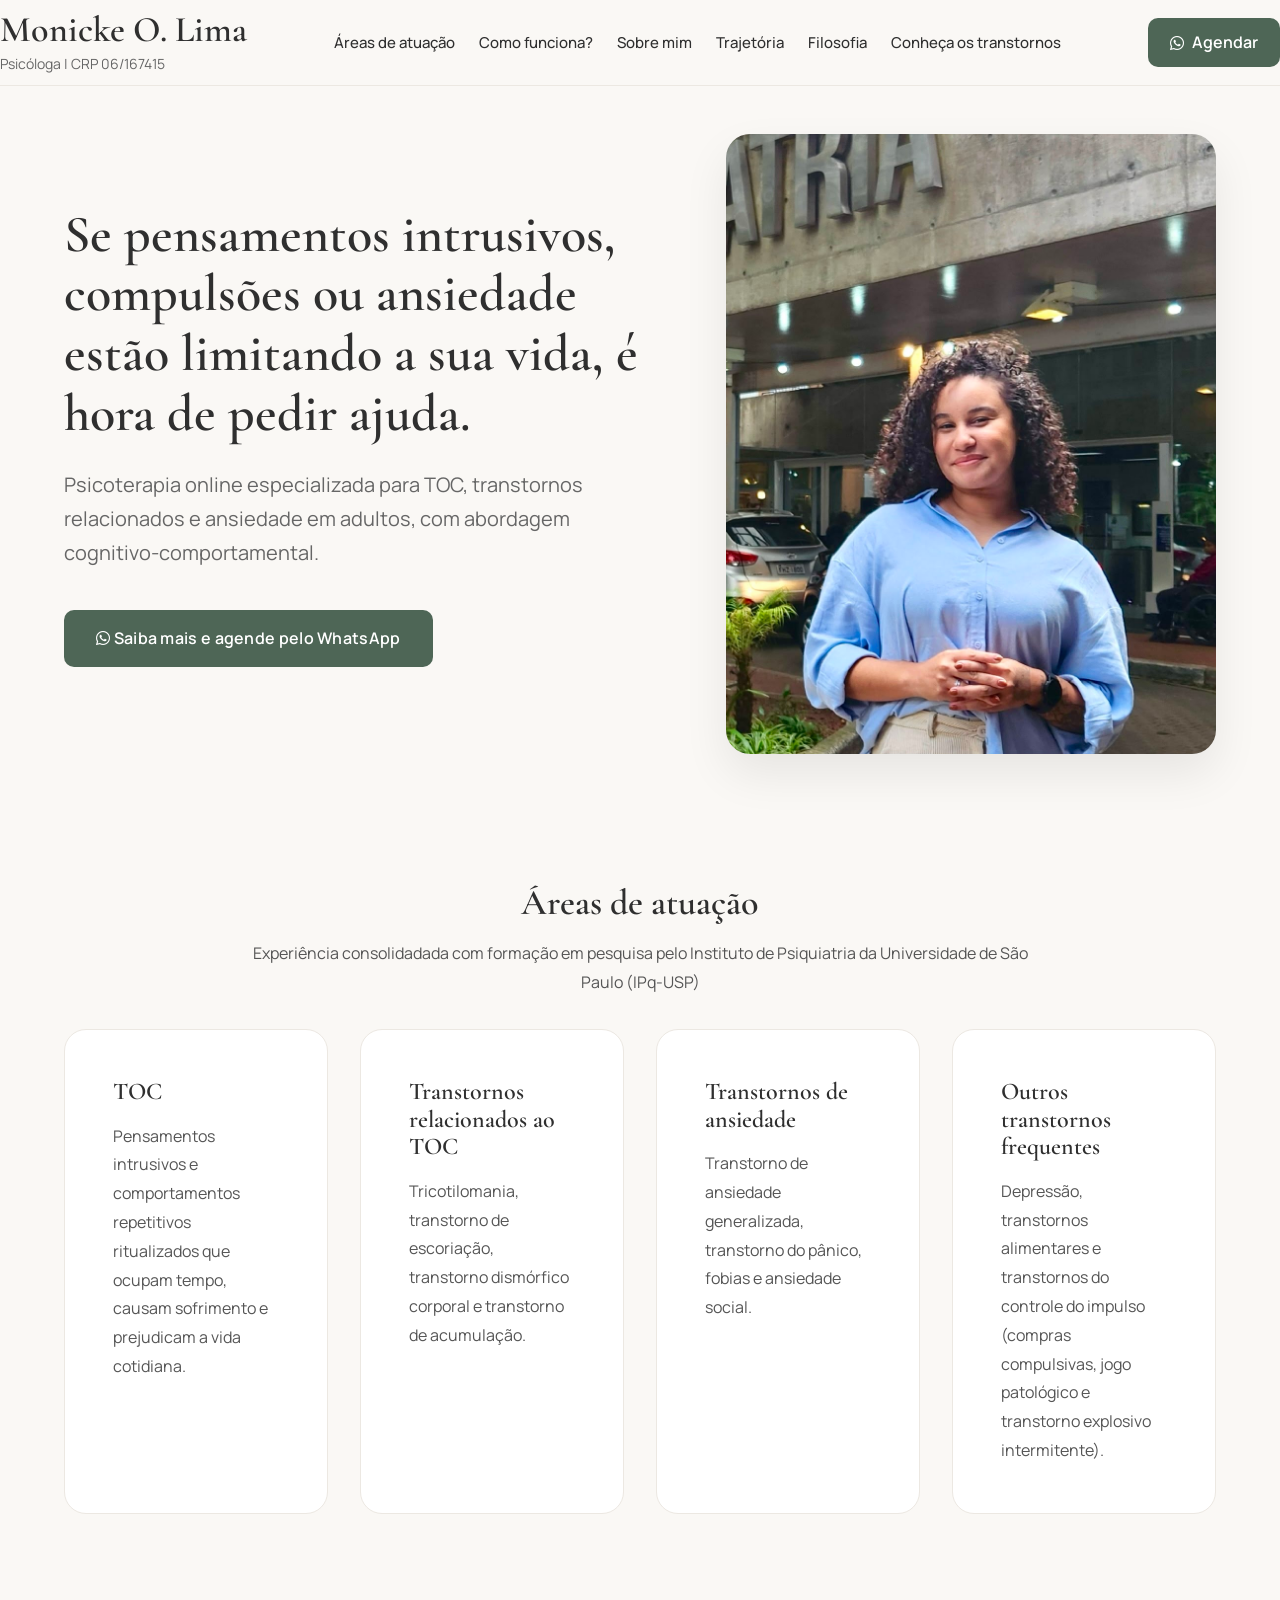
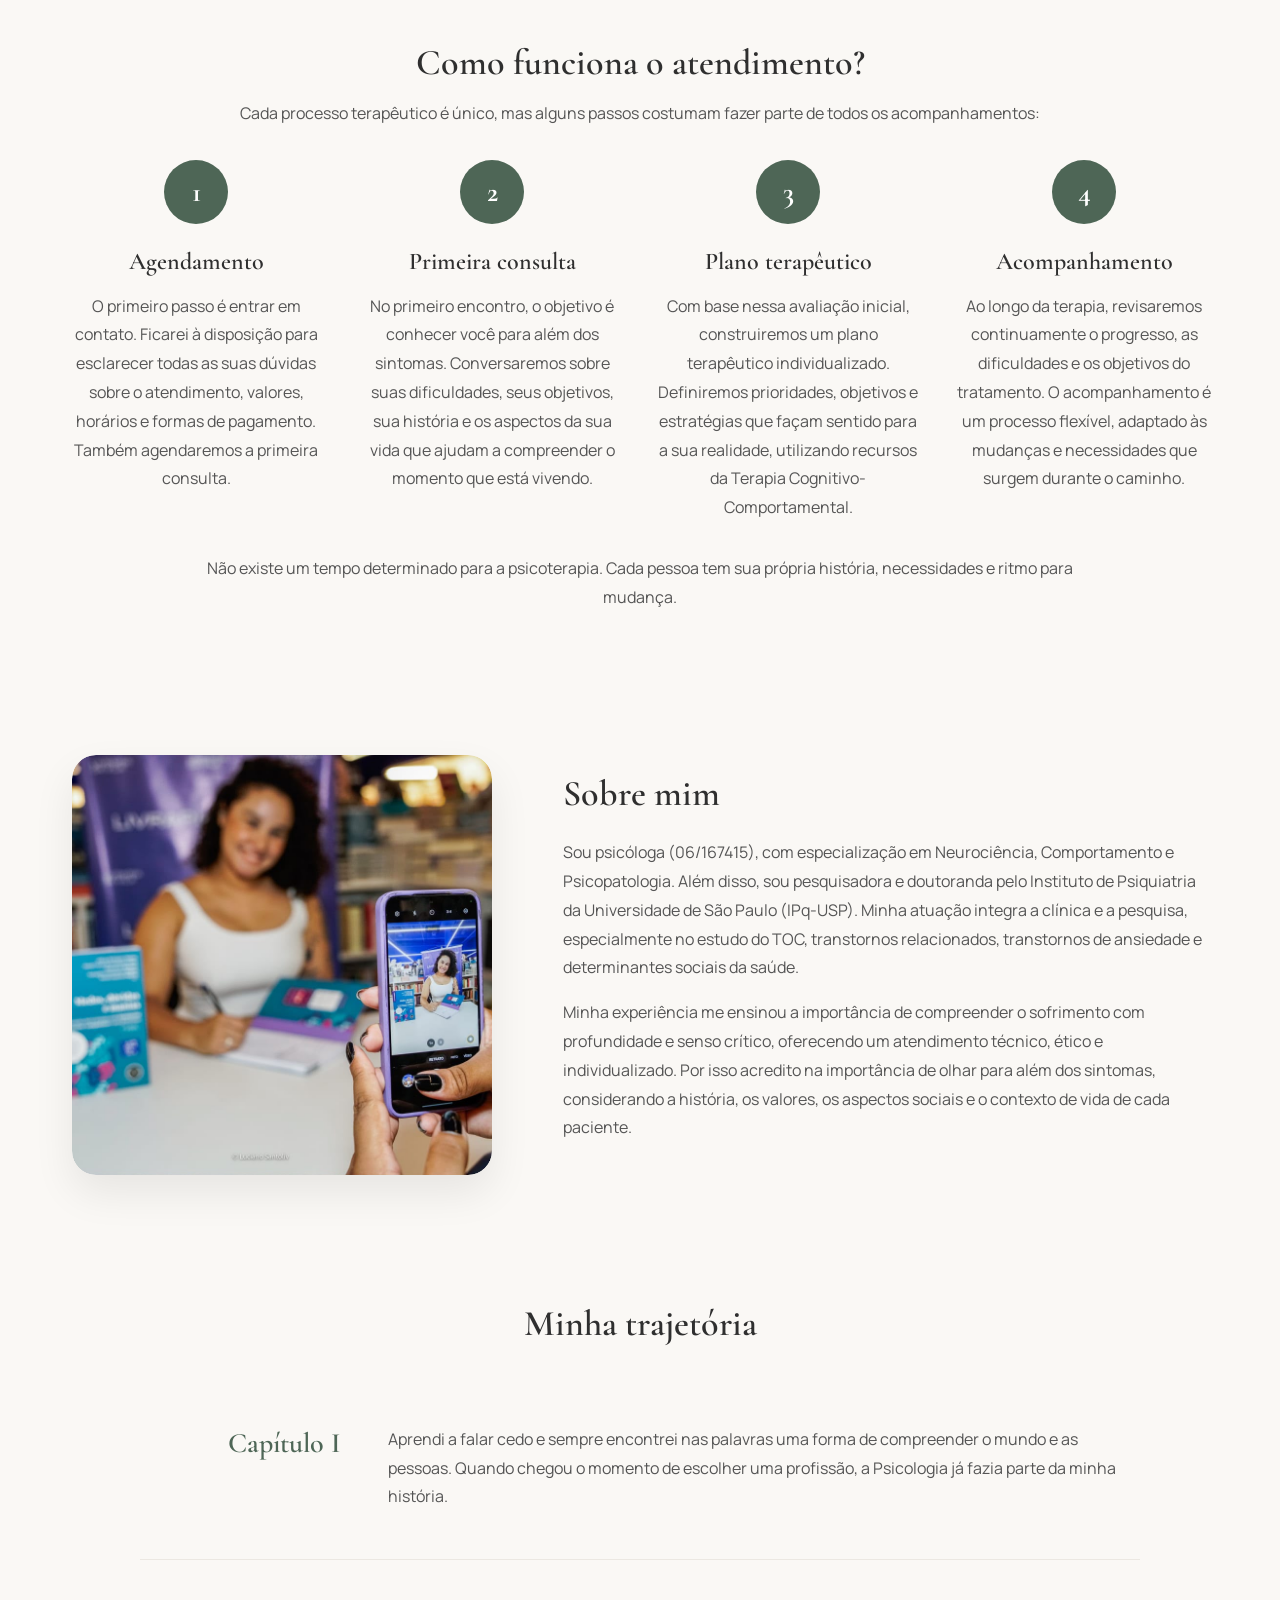
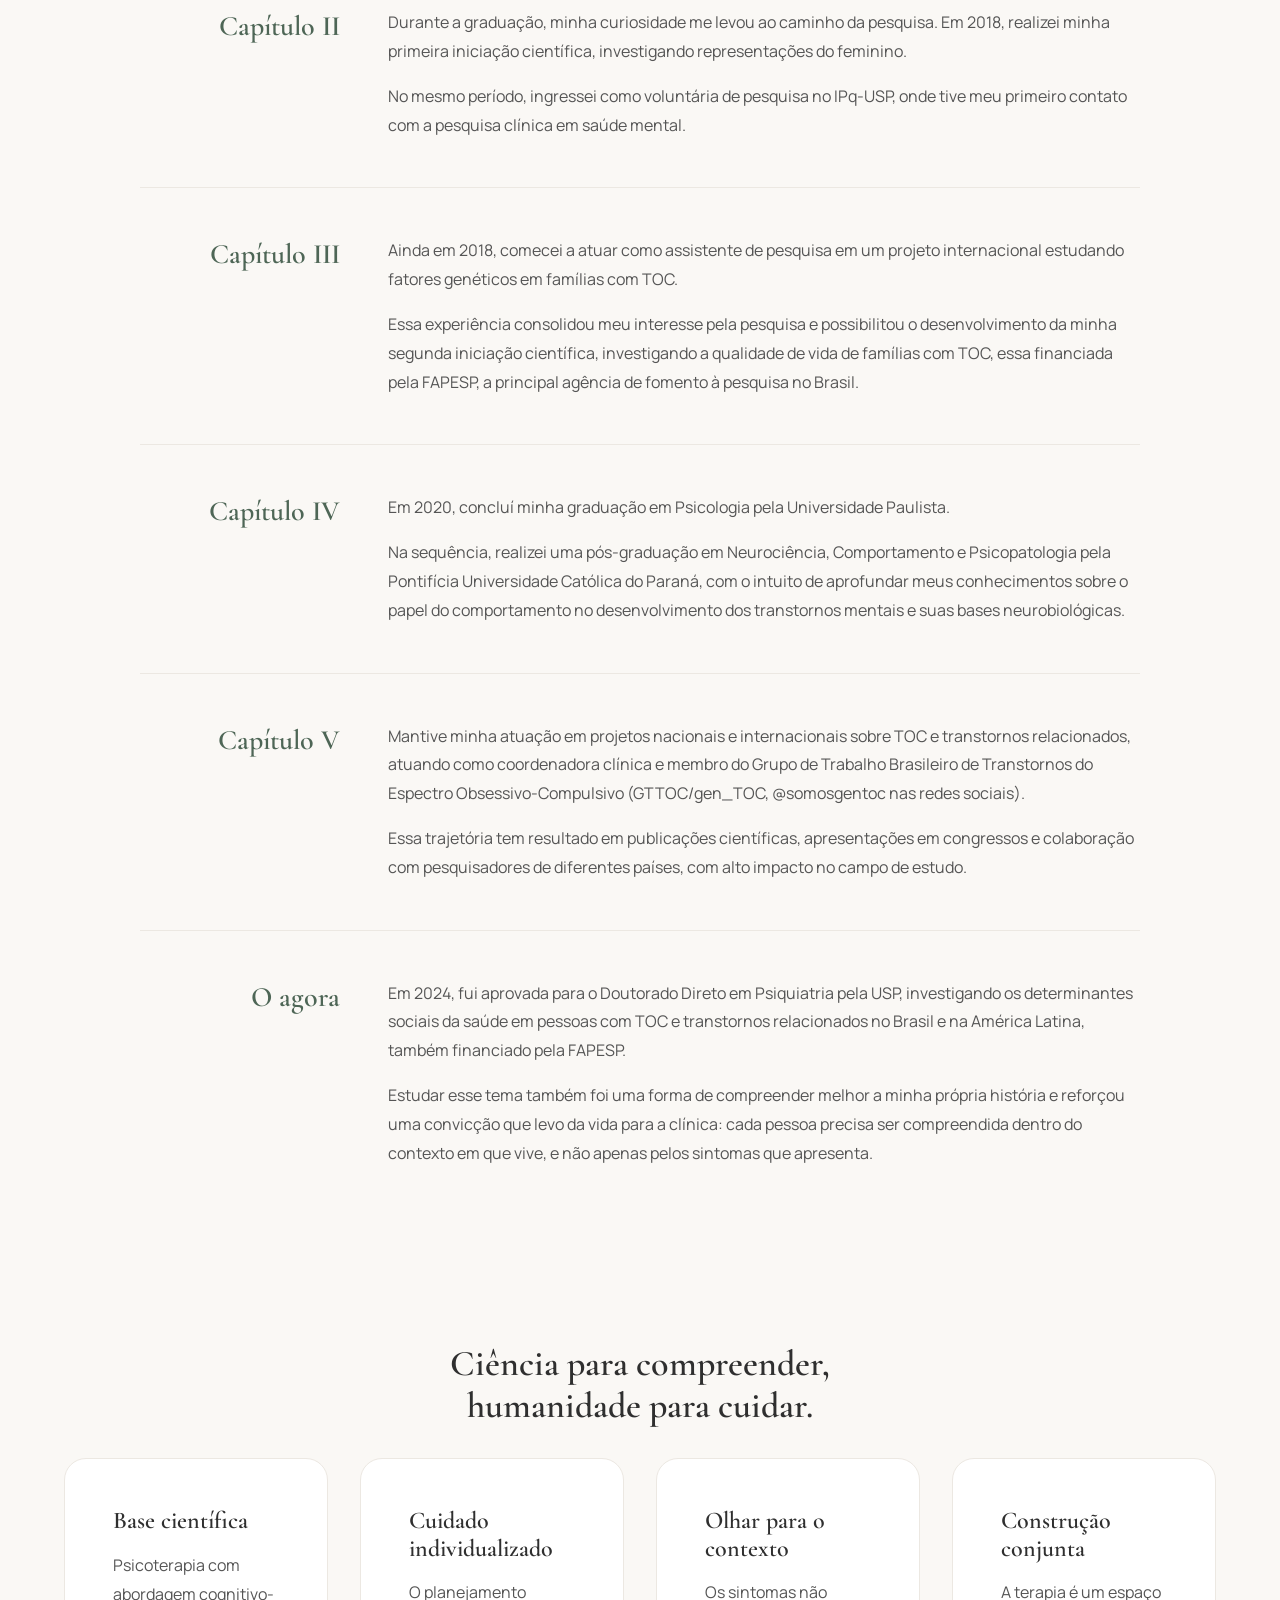
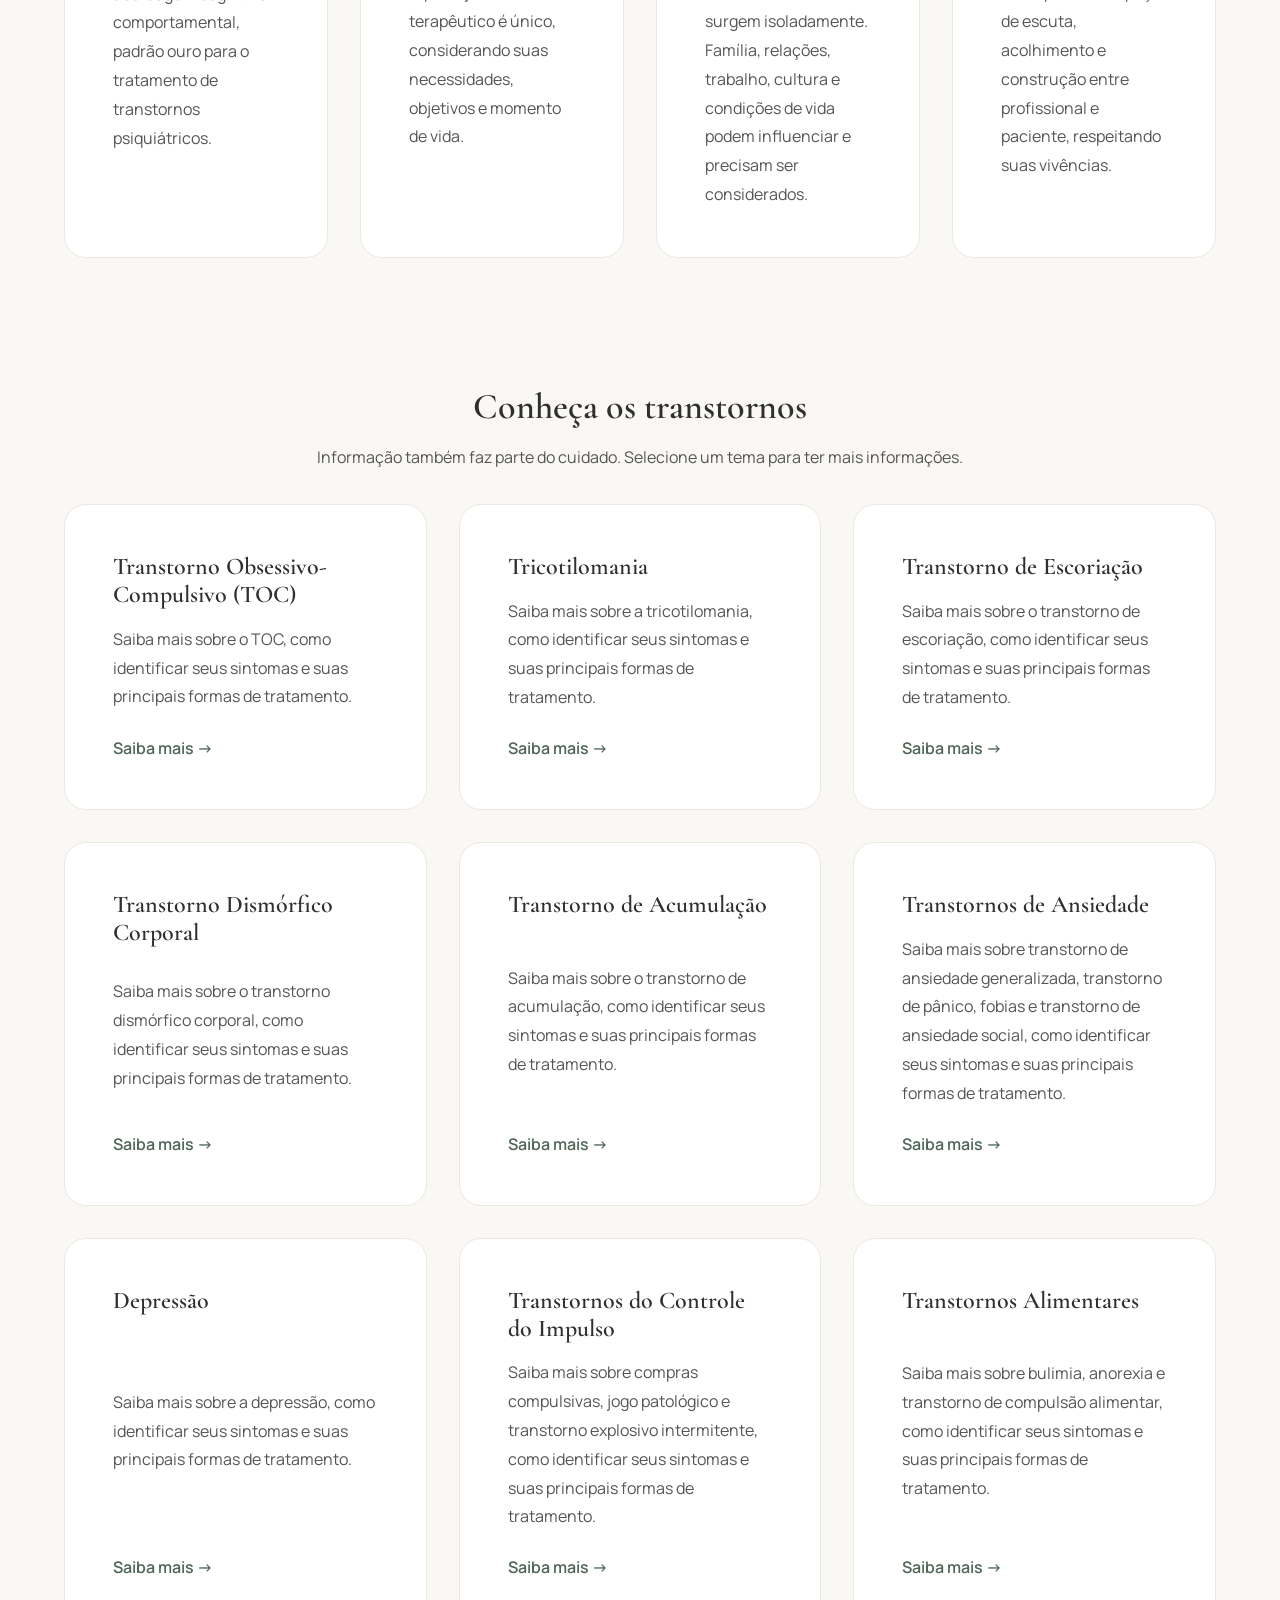
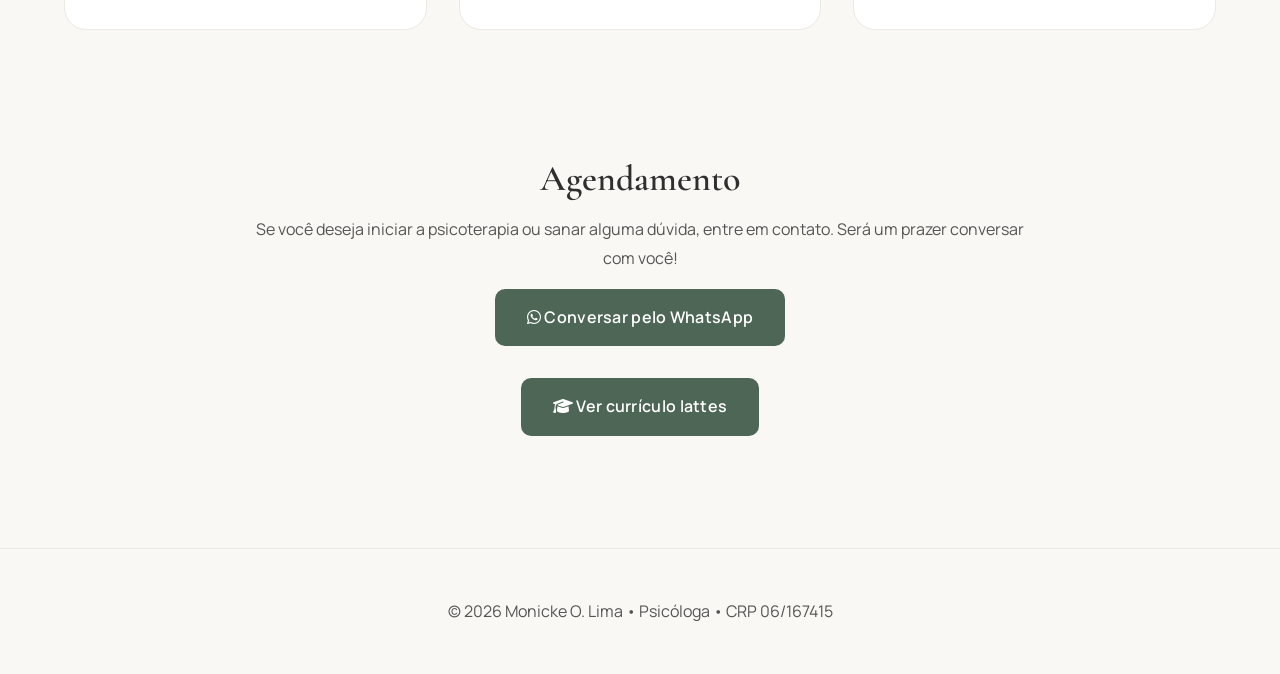
==== index.html @ 7f292d25 "Primeira versao do site" ====
<!DOCTYPE html>
<html lang="pt-BR">

<head>

    <meta charset="UTF-8">
    <meta name="viewport" content="width=device-width, initial-scale=1.0">

    <title>Monicke O. Lima | Psicóloga</title>

    <link rel="stylesheet" href="style.css">

    <!-- Font Awesome -->
    <link rel="stylesheet"
          href="https://cdnjs.cloudflare.com/ajax/libs/font-awesome/6.7.2/css/all.min.css">

</head>

<body>

    <!-- ================= HEADER ================= -->

    <header>

        <nav>

            <div class="logo">
                <h2>Monicke O. Lima</h2>
                <p>Psicóloga | CRP 06/167415</p>
            </div>

            <ul>

    <li><a href="#atuacao">Áreas de atuação</a></li>

    <li><a href="#funciona">Como funciona?</a></li>

    <li><a href="#sobre">Sobre mim</a></li>

    <li><a href="#trajetoria">Trajetória</a></li>

    <li><a href="#filosofia">Filosofia</a></li>

    <li><a href="#topicos-interessantes">Conheça os transtornos</a></li>

</ul>
<a
        href="https://wa.me/5511976210962?text=Olá,%20Monicke!%20Gostaria%20de%20mais%20informações%20sobre%20consulta."
        target="_blank"
        class="botao-menu">

        <i class="fa-brands fa-whatsapp"></i>
        Agendar

    </a>

    </nav>

    </header>

    <!-- ================= CONTEÚDO PRINCIPAL ================= -->

    <main>

        <!-- ================= HERO ================= -->

        <section id="hero">

            <div class="container hero-container">

                <div class="hero-texto">

                    <h1>
                        Se pensamentos intrusivos, compulsões ou ansiedade estão limitando a sua vida,
                        é hora de pedir ajuda. 
                    </h1>

                    <p>
                        Psicoterapia online especializada para TOC, transtornos relacionados
                        e ansiedade em adultos, com abordagem cognitivo-comportamental.
                    </p>

                    <a
    href="https://wa.me/5511976210962?text=Olá,%20Monicke!%20Gostaria%20de%20mais%20informações%20sobre%20consulta."
    target="_blank"
    class="botao">

    <i class="fa-brands fa-whatsapp"></i>
    Saiba mais e agende pelo WhatsApp

</a>

                </div>

                <div class="hero-imagem">

                    <img src="images/monicke-ipq.jpeg"
                        alt="Monicke Lima, psicóloga">

                </div>

            </div>

        </section>


        <!-- ================= ÁREAS DE ATUAÇÃO ================= -->

        <section id="atuacao">

            <div class="container">

                <div class="titulo-secao">

                    <h2>Áreas de atuação</h2>

                    <p>
                        Experiência consolidadada com formação em pesquisa pelo Instituto de Psiquiatria da Universidade de São Paulo (IPq-USP)
                    </p>

                </div>

                <div class="cards">

                    <article class="card">

                        <h3>TOC</h3>

                        <p>
                            Pensamentos intrusivos e comportamentos repetitivos ritualizados que ocupam tempo, causam sofrimento e prejudicam a vida cotidiana.
                        </p>

                    </article>

                    <article class="card">

                        <h3>Transtornos relacionados ao TOC</h3>

                        <p>
                            Tricotilomania, transtorno de escoriação, transtorno dismórfico corporal e transtorno de acumulação.
                        </p>

                    </article>

                    <article class="card">

                        <h3>Transtornos de ansiedade</h3>

                        <p>
                            Transtorno de ansiedade generalizada, transtorno do pânico, fobias e ansiedade social.
                        </p>

                    </article>

                    <article class="card">

                        <h3>Outros transtornos frequentes</h3>

                        <p>
                            Depressão, transtornos alimentares e transtornos do controle do impulso (compras compulsivas, jogo patológico e transtorno explosivo intermitente).
                        </p>

                    </article>

                
                </div>

            </div>

        </section>

        <!-- ================= COMO FUNCIONA ================= -->

   <section id="funciona">

    <div class="container">

        <div class="titulo-secao">

            <h2>Como funciona o atendimento?</h2>

            <p>
                Cada processo terapêutico é único, mas alguns passos costumam fazer parte de todos os acompanhamentos:
            </p>

        </div>

        <div class="passos">

            <article class="passo">

                <div class="numero">1</div>

                <h3>Agendamento</h3>

                <p>O primeiro passo é entrar em contato. Ficarei à disposição para esclarecer todas as suas dúvidas sobre o atendimento, valores, horários e formas de pagamento. Também agendaremos a primeira consulta.</p>
            </article>

            <article class="passo">

                <div class="numero">2</div>

                <h3>Primeira consulta</h3>

                <p>No primeiro encontro, o objetivo é conhecer você para além dos sintomas. Conversaremos sobre suas dificuldades, seus objetivos, sua história e os aspectos da sua vida que ajudam a compreender o momento que está vivendo.</p>

            </article>

            <article class="passo">

                <div class="numero">3</div>

                <h3>Plano terapêutico</h3>

                <p>Com base nessa avaliação inicial, construiremos um plano terapêutico individualizado. Definiremos prioridades, objetivos e estratégias que façam sentido para a sua realidade, utilizando recursos da Terapia Cognitivo-Comportamental.</p>

            </article>

            <article class="passo">

                <div class="numero">4</div>

                <h3>Acompanhamento</h3>

                <p>Ao longo da terapia, revisaremos continuamente o progresso, as dificuldades e os objetivos do tratamento. O acompanhamento é um processo flexível, adaptado às mudanças e necessidades que surgem durante o caminho.</p>

            </article>


        </div>

 </div>
<div class="observacao-final">

    <p>
        Não existe um tempo determinado para a psicoterapia. Cada pessoa tem sua própria história, necessidades e ritmo para mudança.
    </p>

</div>

</section>

 
        <!-- ================= SOBRE ================= -->

        <section id="sobre">

            <div class="container sobre-container">

                <div class="sobre-imagem">
  <div class="moldura-foto">
                    <img src="images/monicke-sobre.jpeg"
                        alt="Monicke Lima">

                </div>
</div>
                <div class="sobre-texto">

                    <h2>Sobre mim</h2>

                    <p>
                       Sou psicóloga (06/167415), com especialização em Neurociência, Comportamento e Psicopatologia. Além disso, sou pesquisadora e doutoranda pelo Instituto de Psiquiatria da Universidade de São Paulo (IPq-USP). Minha atuação integra a clínica e a pesquisa, especialmente no estudo do TOC, transtornos relacionados, transtornos de ansiedade e determinantes sociais da saúde.
                    </p>

                    <p>
                        Minha experiência me ensinou a importância de compreender o sofrimento com profundidade e senso crítico, oferecendo um atendimento técnico, ético e individualizado. Por isso acredito na importância de olhar para além dos sintomas, considerando a história, os valores, os aspectos sociais e o contexto de vida de cada paciente.</strong>
                    </p>


                </div>

            </div>

        </section>

       
  <!-- ================= TRAJETÓRIA ================= -->

<section id="trajetoria">

    <div class="container">

        <div class="titulo-secao">

            <h2>Minha trajetória</h2>

                   </div>

        <div class="timeline">

            <div class="timeline-item">

                <div class="timeline-capitulo">
                    Capítulo I
                </div>

                <div class="timeline-conteudo">

                    <p>
                        Aprendi a falar cedo e sempre encontrei nas palavras uma forma de compreender o mundo e as pessoas. Quando chegou o momento de escolher uma profissão, a Psicologia já fazia parte da minha história.
                    </p>

                </div>

            </div>

            <div class="timeline-item">

                <div class="timeline-capitulo">
                    Capítulo II
                </div>

                <div class="timeline-conteudo">

                    <p>
                        Durante a graduação, minha curiosidade me levou ao caminho da pesquisa. Em 2018, realizei minha primeira iniciação científica, investigando representações do feminino. 
                        </p>
                        <p>
                        No mesmo período, ingressei como voluntária de pesquisa no IPq-USP, onde tive meu primeiro contato com a pesquisa clínica em saúde mental.
                    </p>

                </div>

            </div>

            <div class="timeline-item">

                <div class="timeline-capitulo">
                    Capítulo III
                </div>

                <div class="timeline-conteudo">

                    <p>
                        Ainda em 2018, comecei a atuar como assistente de pesquisa em um projeto internacional estudando fatores genéticos em famílias com TOC. 
                    </p>
                        <p>
                        Essa experiência consolidou meu interesse pela pesquisa e possibilitou o desenvolvimento da minha segunda iniciação científica, investigando a qualidade de vida de famílias com TOC, essa financiada pela FAPESP, a principal agência de fomento à pesquisa no Brasil.
                    </p>

                </div>

            </div>

            <div class="timeline-item">

                <div class="timeline-capitulo">
                    Capítulo IV
                </div>

                <div class="timeline-conteudo">

                    <p>
                        Em 2020, concluí minha graduação em Psicologia pela Universidade Paulista.
                      </p>
                        <p>  
                        Na sequência, realizei uma pós-graduação em Neurociência, Comportamento e Psicopatologia pela Pontifícia Universidade Católica do Paraná, com o intuito de aprofundar meus conhecimentos sobre o papel do comportamento no desenvolvimento dos transtornos mentais e suas bases neurobiológicas.
</p>
                </div>

            </div>

            <div class="timeline-item">

                <div class="timeline-capitulo">
                    Capítulo V
                </div>

                <div class="timeline-conteudo">

                    <p>
                        Mantive minha atuação em projetos nacionais e internacionais sobre TOC e transtornos relacionados, atuando como coordenadora clínica e membro do Grupo de Trabalho Brasileiro de Transtornos do Espectro Obsessivo-Compulsivo (GTTOC/gen_TOC, @somosgentoc nas redes sociais).
                        </p>
                         <p>
                        Essa trajetória tem resultado em publicações científicas, apresentações em congressos e colaboração com pesquisadores de diferentes países, com alto impacto no campo de estudo.
                    </p>

                </div>

            </div>

            <div class="timeline-item">

                <div class="timeline-capitulo">
                    O agora
                </div>

                <div class="timeline-conteudo">

                    <p>
                        Em 2024, fui aprovada para o Doutorado Direto em Psiquiatria pela USP, investigando os determinantes sociais da saúde em pessoas com TOC e transtornos relacionados no Brasil e na América Latina, também financiado pela FAPESP.
                         </p>
                          <p>
                        Estudar esse tema também foi uma forma de compreender melhor a minha própria história e reforçou uma convicção que levo da vida para a clínica: cada pessoa precisa ser compreendida dentro do contexto em que vive, e não apenas pelos sintomas que apresenta.
                    </p>

                </div>

            </div>

        </div>

    </div>

</section>

<!-- ================= FILOSOFIA ================= -->

        <section id="filosofia">

            <div class="container">

                <div class="titulo-secao">

                    <h2>
                        Ciência para compreender,<br>
                        humanidade para cuidar.
                    </h2>

                    
                </div>

                <div class="cards">

                    <article class="card">

                        <h3>Base científica</h3>

                        <p>
                        Psicoterapia com abordagem cognitivo-comportamental, padrão ouro para o tratamento de transtornos psiquiátricos.
                        </p>

                    </article>

                    <article class="card">

                        <h3>Cuidado individualizado</h3>

                        <p>
                        O planejamento terapêutico é único, considerando suas necessidades, objetivos e momento de vida.
                        </p>

                    </article>

                    <article class="card">

                        <h3>Olhar para o contexto</h3>

                        <p>
                        Os sintomas não surgem isoladamente. Família, relações, trabalho, cultura e condições de vida podem influenciar e precisam ser considerados.
                        </p>

                    </article>

                    <article class="card">

                        <h3>Construção conjunta</h3>
 
                        <p>
                        A terapia é um espaço de escuta, acolhimento e construção entre profissional e paciente, respeitando suas vivências.
                        </p>

                    </article>

                </div>

            </div>

        </section>


<!-- ================= SOBRE OS TRANSTORNOS ================= -->

<section id="topicos-interessantes">

    <div class="container">

        <div class="titulo-secao">

            <h2>Conheça os transtornos</h2>

            <p>
                Informação também faz parte do cuidado. Selecione um tema para ter mais informações. 
            </p>

        </div>

        <div class="cards">

            <a href="pages/toc_novo.html" class="card">

                <h3>Transtorno Obsessivo-Compulsivo (TOC)</h3>

                <p>
                    Saiba mais sobre o TOC, como identificar seus sintomas e suas principais formas de tratamento.
                </p>

            </a>

            
            </a>

            <a href="pages/tricotilomania_novo.html" class="card">

                <h3>Tricotilomania</h3>

                <p>
                     Saiba mais sobre a tricotilomania, como identificar seus sintomas e suas principais formas de tratamento.
                </p>

            </a>

            <a href="pages/escoriacao_novo.html" class="card">

                <h3>Transtorno de Escoriação</h3>

                <p>
                    Saiba mais sobre o transtorno de escoriação, como identificar seus sintomas e suas principais formas de tratamento.
                </p>

            </a>

            <a href="pages/dismorfico_novo.html" class="card">

                <h3>Transtorno Dismórfico Corporal</h3>

                <p>
                    Saiba mais sobre o transtorno dismórfico corporal, como identificar seus sintomas e suas principais formas de tratamento.
                </p>

            </a>

            <a href="pages/acumulacao_novo.html" class="card">

                <h3>Transtorno de Acumulação</h3>

                <p>
                    Saiba mais sobre o transtorno de acumulação, como identificar seus sintomas e suas principais formas de tratamento.
                </p>

            </a>
<a href="pages/ansiedade_novo.html" class="card">

                <h3>Transtornos de Ansiedade</h3>

                <p>
                    Saiba mais sobre transtorno de ansiedade generalizada, transtorno de pânico, fobias e transtorno de ansiedade social, como identificar seus sintomas e suas principais formas de tratamento.
                </p>

            </a>
                  

            <a href="pages/depressao_novo.html" class="card">

                <h3>Depressão</h3>

                <p>
                    Saiba mais sobre a depressão, como identificar seus sintomas e suas principais formas de tratamento.
                </p>

            </a>

            <a href="pages/impulso_novo.html" class="card">

                <h3>Transtornos do Controle do Impulso</h3>

                <p>
                    Saiba mais sobre compras compulsivas, jogo patológico e transtorno explosivo intermitente, como identificar seus sintomas e suas principais formas de tratamento.
                </p>

            </a>

            <a href="pages/alimentares_novo.html" class="card">

                <h3>Transtornos Alimentares</h3>

                <p>
                    Saiba mais sobre bulimia, anorexia e transtorno de compulsão alimentar, como identificar seus sintomas e suas principais formas de tratamento.
                </p>

            </a>

        </div>

    </div>

</section>

   <!-- ================= AGENDAMENTO ================= -->

<section id="agendamento">

    <div class="container">

        <div class="titulo-secao">

            <h2>Agendamento</h2>

            <p>
                Se você deseja iniciar a psicoterapia ou sanar alguma dúvida, entre em contato. Será um prazer conversar com você!
            </p>

            <a
                href="https://wa.me/5511976210962"
                target="_blank"
                class="botao">

                <i class="fa-brands fa-whatsapp"></i>
                Conversar pelo WhatsApp
            </a>
<p> </p>
            <a
                href="http://lattes.cnpq.br/0971747136586051"
                target="_blank"
                class="botao">

                <i class="fa-solid fa-graduation-cap"></i>
                Ver currículo lattes
            </a>
        </div>

    </div>

</section>

    <!-- ================= RODAPÉ ================= -->

    <footer>

        <div class="container">

            <p>
                © 2026 Monicke O. Lima • Psicóloga • CRP 06/167415
            </p>

        </div>

    </footer>

    <script src="script.js"></script>

</body>

</html>
---- style.css ----
/* ==============================
   FONTES
================================= */

@import url('https://fonts.googleapis.com/css2?family=Cormorant+Garamond:wght@500;600;700&family=Manrope:wght@300;400;500;600;700&display=swap');


/* ==============================
   VARIÁVEIS
================================= */

:root{

    /* Cores */
    --cor-principal:#4E6656;
    --cor-principal-escura:#435949;
    --cor-fundo:#FAF8F5;
    --cor-fundo-card:#F5F2EC;
    --cor-borda:#ece8e2;
    --cor-texto:#2F2F2F;
    --cor-texto-suave:#555;
    --cor-texto-claro:#666;
    --cor-texto-discreto:#8d8d8d;

    /* Tipografia */
    --fonte-titulo:"Cormorant Garamond", serif;
    --fonte-texto:"Manrope", sans-serif;

    /* Escala de títulos (Cormorant Garamond) */
    --fs-h1:3.25rem;       /* 52px — título do hero */
    --fs-h2:2.25rem;       /* 36px — título de seção */
    --fs-h3-lg:1.75rem;    /* 28px — subtítulos maiores (tratamento, dimensão) */
    --fs-h3:1.5rem;        /* 24px — títulos de card / passo / timeline */
    --fs-numero:1.75rem;   /* 28px — número grande (capítulo, passo) */

    /* Escala de texto (Manrope) */
    --fs-destaque:1.25rem; /* 20px — parágrafo de destaque do hero */
    --fs-corpo:1.0625rem;  /* 17px — corpo de texto padrão nas seções */
    --fs-base:1rem;        /* 16px — texto de card */
    --fs-pequeno:0.875rem; /* 14px — legendas, rodapé, tag do logo */

    /* Espaçamento (escala consistente em múltiplos de 8px) */
    --sp-xs:8px;
    --sp-sm:16px;
    --sp-md:24px;
    --sp-lg:32px;
    --sp-xl:48px;

    --espaco-secao:64px;      /* respiro vertical padrão entre seções */
    --espaco-bloco:32px;      /* espaço entre título de seção e conteúdo */
}


/* ==============================
   RESET
================================= */

*{
    margin:0;
    padding:0;
    box-sizing:border-box;
}

html{
    scroll-behavior:smooth;
}

body{
    font-family:var(--fonte-texto);
    font-size:var(--fs-base);
    font-weight:400;
    line-height:1.6;
    background:var(--cor-fundo);
    color:var(--cor-texto);
}

img{
    width:100%;
    display:block;
}

a{
    text-decoration:none;
    color:inherit;
}

ul{
    list-style:none;
}


/* ==============================
   TIPOGRAFIA GLOBAL
================================= */

h1, h2, h3{
    font-family:var(--fonte-titulo);
    font-weight:600;
    line-height:1.15;
    color:var(--cor-texto);
}

h1{ font-size:var(--fs-h1); }
h2{ font-size:var(--fs-h2); }
h3{ font-size:var(--fs-h3); }

p{
    font-size:var(--fs-base);
    color:var(--cor-texto-suave);
    line-height:1.8;
}


/* ==============================
   CONTAINER
================================= */

.container{
    width:min(1200px,90%);
    margin:0 auto;
}


/* ==============================
   HEADER
================================= */

header{
    background:var(--cor-fundo);
    position:sticky;
    top:0;
    z-index:1000;
    border-bottom:1px solid var(--cor-borda);
}

nav{
    display:flex;
    justify-content:space-between;
    align-items:center;
    min-height:85px;
}

.logo h2{
    font-size:2.25rem; /* 36px */
    font-weight:600;
}

.logo p{
    color:var(--cor-texto-claro);
    font-size:var(--fs-pequeno);
}

nav ul{
    display:flex;
    gap:var(--sp-md);
}

nav li{
    font-size:0.9375rem; /* 15px */
    font-weight:500;
}

nav a{
    transition:.25s;
}

nav a:hover{
    color:var(--cor-principal);
}


/* ==============================
   BOTÕES
================================= */

.botao{
    display:inline-block;
    margin:var(--sp-sm) 0;
    background:var(--cor-principal);
    color:white;
    padding:16px 32px;
    border-radius:10px;
    font-weight:600;
    letter-spacing:.3px;
    transition:.3s;
}

.botao:hover{
    transform:translateY(-3px);
}

.botao-menu{
    display:flex;
    align-items:center;
    gap:var(--sp-xs);
    background:var(--cor-principal);
    color:#fff;
    padding:12px 22px;
    border-radius:10px;
    font-weight:600;
    transition:.3s;
}

.botao-menu:hover{
    background:var(--cor-principal-escura);
    transform:translateY(-2px);
}

.botao-whatsapp{
    display:inline-flex;
    align-items:center;
    gap:10px;
    margin-top:var(--sp-xs);
    padding:14px 24px;
    background:var(--cor-principal);
    color:#fff;
    border-radius:10px;
    font-weight:600;
    transition:.3s;
}

.botao-whatsapp:hover{
    transform:translateY(-3px);
}


/* ==============================
   HERO
================================= */

#hero{
    padding:48px 0 var(--espaco-secao);
}

.hero-container{
    display:grid;
    grid-template-columns:1.1fr .9fr;
    gap:64px;
    align-items:center;
}

.hero-texto h1{
    margin-bottom:var(--sp-md);
}

.hero-texto p{
    font-size:var(--fs-destaque);
    color:var(--cor-texto-claro);
    line-height:1.7;
    margin-bottom:var(--sp-md);
}

.hero-imagem{
    display:flex;
    justify-content:center;
}

.hero-imagem img{
    width:100%;
    max-width:560px;
    height:620px;
    object-fit:cover;
    object-position:center;
    border-radius:24px;
    box-shadow:0 20px 45px rgba(0,0,0,.08);
}


/* ==============================
   TODAS AS SEÇÕES
================================= */

section{
    padding:var(--espaco-secao) 0;
}

section h2{
    text-align:center;
    margin-bottom:var(--sp-sm);
}

.titulo-secao{
    text-align:center;
    max-width:800px;
    margin:0 auto var(--espaco-bloco);
}


/* ==============================
   ÁREAS DE ATUAÇÃO / FILOSOFIA (cards)
================================= */

.cards{
    display:grid;
    grid-template-columns:repeat(4,1fr);
    gap:var(--sp-lg);
}

.card{
    background:white;
    padding:var(--sp-xl);
    border-radius:22px;
    border:1px solid var(--cor-borda);
    transition:.3s;
}

.card:hover{
    transform:translateY(-10px);
    box-shadow:0 20px 40px rgba(0,0,0,.06);
}

.card h3{
    margin-bottom:var(--sp-sm);
}

.card p{
    font-size:var(--fs-base);
}


/* ==============================
   SOBRE
================================= */

.sobre-container{
    display:grid;
    grid-template-columns:.8fr 1.2fr;
    gap:64px;
    align-items:center;
}

.sobre-imagem img{
    width:100%;
    border-radius:24px;
}

.moldura-foto{
    width: 420px;
    height: 420px;

    overflow: hidden;

    border-radius: 24px;

    box-shadow: 0 18px 40px rgba(0,0,0,.08);

    margin: 0 auto;
}

.moldura-foto img{

    width:100%;
    height:100%;

    object-fit:cover;

    object-position:60% 20%;

    display:block;
}


.sobre-texto h2{
    text-align:left;
    margin-bottom:var(--sp-md);
}

.sobre-texto p{
    margin-bottom:var(--sp-sm);
}


/* ==============================
   COMO FUNCIONA
================================= */

.passos{
    display:grid;
    grid-template-columns:repeat(4,1fr);
    gap:var(--sp-lg);
    margin-top:var(--sp-md);
}

.passo{
    text-align:center;
    position:relative;
}

.numero{
    width:64px;
    height:64px;
    margin:0 auto var(--sp-md);
    border-radius:50%;
    background:var(--cor-principal);
    color:white;
    display:flex;
    align-items:center;
    justify-content:center;
    font-family:var(--fonte-titulo);
    font-size:var(--fs-numero);
    font-weight:700;
}

.passo h3{
    margin-bottom:var(--sp-sm);
}

.observacao-final{
    max-width:900px;
    margin:var(--espaco-bloco) auto 0;
    text-align:center;
}

.observacao-final p{
    margin-bottom:var(--sp-sm);
}


/* ==============================
   TRAJETÓRIA
================================= */

.timeline{
    max-width:1000px;
    margin:var(--espaco-bloco) auto 0;
}

.timeline-item{
    display:grid;
    grid-template-columns:200px 1fr;
    gap:48px;
    padding:var(--sp-xl) 0;
    border-bottom:1px solid var(--cor-borda);
    align-items:flex-start;
}

.timeline-item:last-child{
    border-bottom:none;
}

.timeline-capitulo{
    font-family:var(--fonte-titulo);
    font-size:var(--fs-h3-lg);
    font-weight:600;
    color:var(--cor-principal);
    text-align:right;
    line-height:1.3;
}

.timeline-conteudo p{
    margin-bottom:var(--sp-sm);
}

.timeline-conteudo p:last-child{
    margin-bottom:0;
}


/* ==============================
   CONHEÇA OS TRANSTORNOS
================================= */

#topicos-interessantes .cards{
    grid-template-columns:repeat(auto-fit,minmax(280px,1fr));
}

#topicos-interessantes .card{
    display:flex;
    flex-direction:column;
    justify-content:space-between;
    min-height:220px;
    cursor:pointer;
}

#topicos-interessantes .card:hover{
    transform:translateY(-8px);
    border-color:var(--cor-principal);
    box-shadow:0 18px 35px rgba(0,0,0,.08);
}

#topicos-interessantes .card::after{
    content:"Saiba mais →";
    display:block;
    margin-top:var(--sp-md);
    color:var(--cor-principal);
    font-weight:600;
}


/* ==============================
   PÁGINAS INTERNAS (artigos sobre transtornos)
================================= */

.texto-artigo{
    text-align:justify;
    max-width:900px;
    margin:0 auto var(--sp-md);
    line-height:1.9;
}

.dimensao{
    max-width:900px;
    margin:var(--sp-lg) auto;
}

.dimensao h3{
    font-size:var(--fs-h3-lg);
    color:var(--cor-principal);
    margin-bottom:var(--sp-sm);
}

.dimensao ul{
    margin-left:var(--sp-lg);
}

.dimensao li{
    margin-bottom:var(--sp-xs);
    line-height:1.8;
}

.observacao{
    max-width:900px;
    margin:var(--sp-xl) auto;
    padding:var(--sp-md);
    background:var(--cor-fundo-card);
    border-left:5px solid var(--cor-principal);
    border-radius:10px;
}

.observacao p{
    margin:0;
    text-align:justify;
}

/* Cards de destaque (ansiedade / alimentares / impulso) */
.ansiedade-card,
.alimentares-card,
.impulso-card{
    background:#ffffff;
    border-left:5px solid var(--cor-principal);
    padding:var(--sp-lg);
    margin:var(--sp-lg) 0;
    border-radius:12px;
    box-shadow:0 4px 12px rgba(0,0,0,.05);
}

.ansiedade-card h3,
.alimentares-card h3,
.impulso-card h3{
    margin-bottom:var(--sp-xs);
}


/* ==============================
   TRATAMENTO
================================= */

.bloco-tratamento{
    margin-top:var(--sp-xl);
}

.bloco-tratamento:first-of-type{
    margin-top:var(--sp-lg);
}

.bloco-tratamento h3{
    font-size:var(--fs-h3-lg);
    color:var(--cor-principal);
    margin-bottom:var(--sp-md);
}

.bloco-tratamento p{
    margin-bottom:var(--sp-sm);
    text-align:justify;
}


/* ==============================
   RODAPÉ
================================= */

footer{
    padding:var(--sp-xl) 0;
    border-top:1px solid var(--cor-borda);
    text-align:center;
    color:var(--cor-texto-claro);
    font-size:var(--fs-pequeno);
}


/* ==============================
   RESPONSIVO
================================= */

@media (max-width:900px){

    :root{
        --fs-h1:2.5rem;
        --fs-h2:1.875rem;
        --espaco-secao:48px;
    }

    .hero-container,
    .sobre-container{
        grid-template-columns:1fr;
        gap:var(--sp-xl);
    }

    .cards,
    .passos{
        grid-template-columns:repeat(2,1fr);
    }

    .timeline-item{
        grid-template-columns:1fr;
        gap:var(--sp-sm);
    }

    .timeline-capitulo{
        text-align:left;
    }

    nav ul{
        display:none;
    }
}

@media (max-width:560px){

    .cards,
    .passos{
        grid-template-columns:1fr;
    }
}
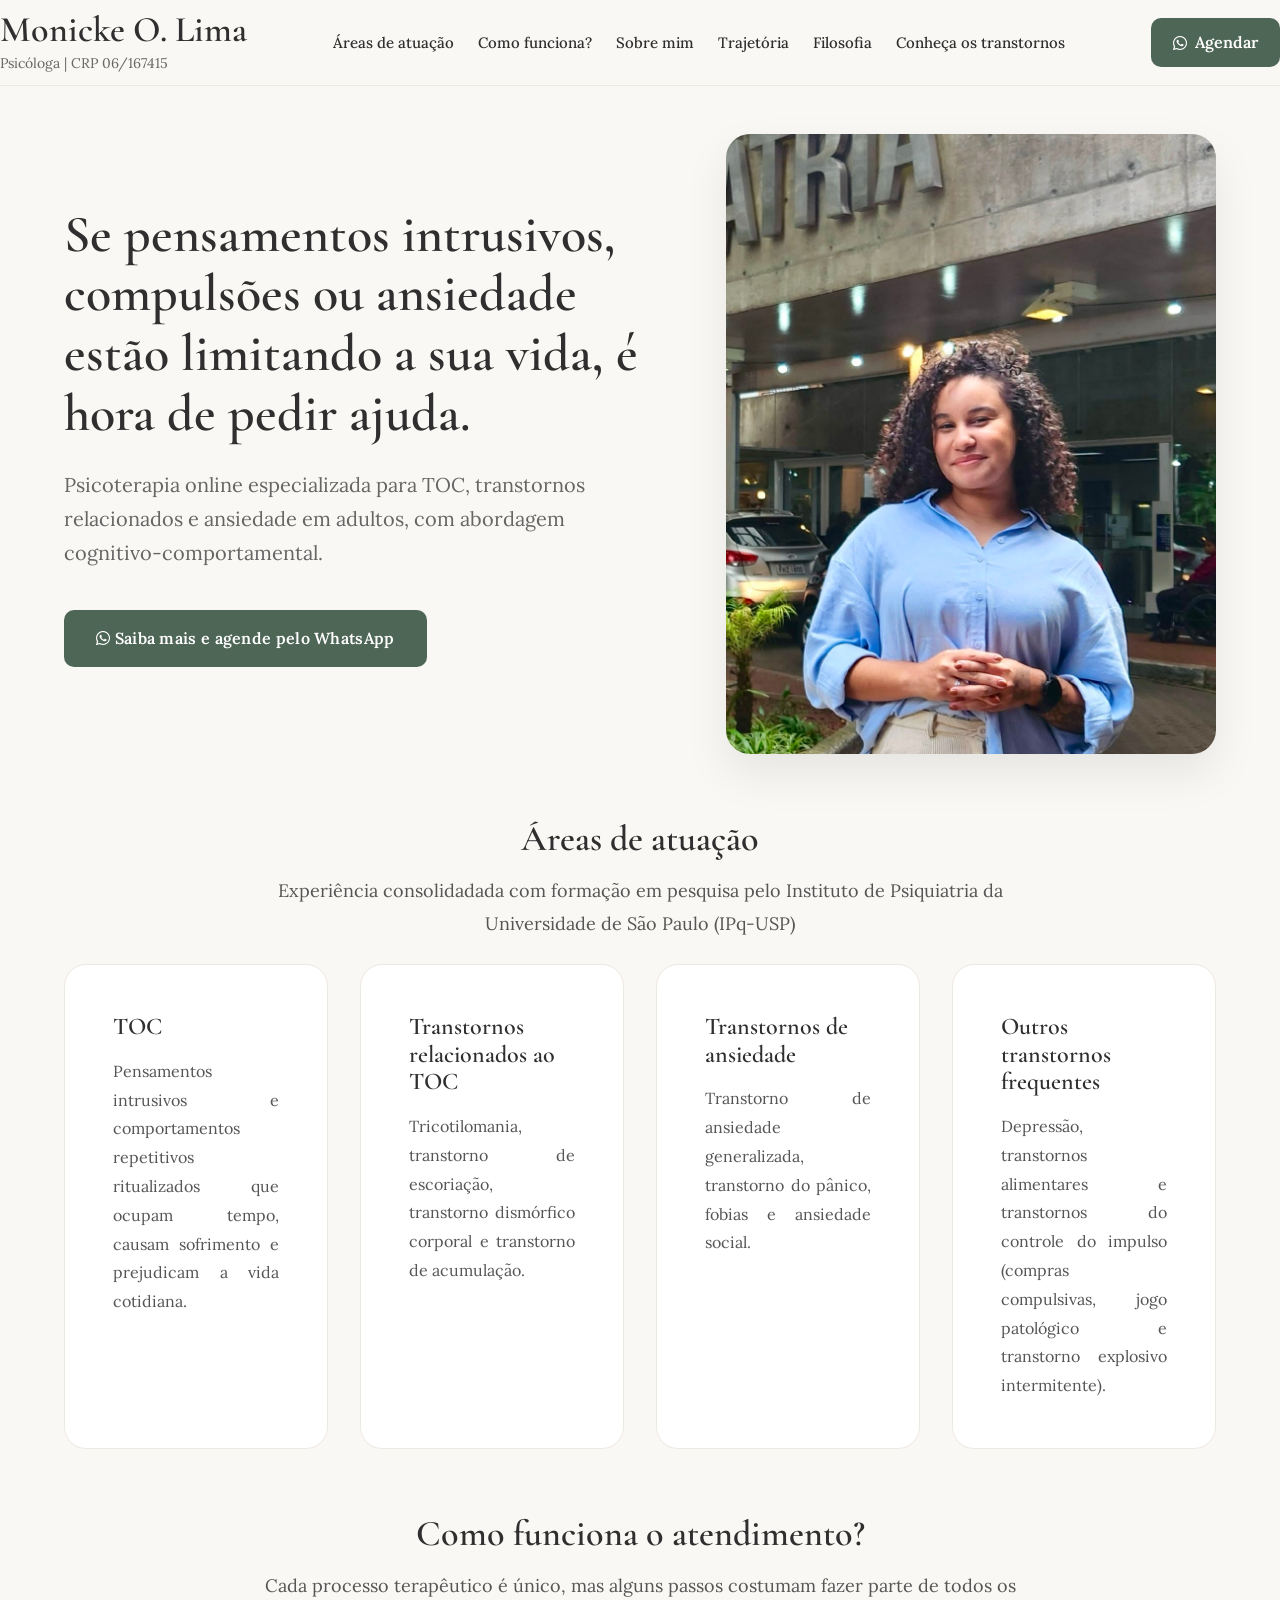
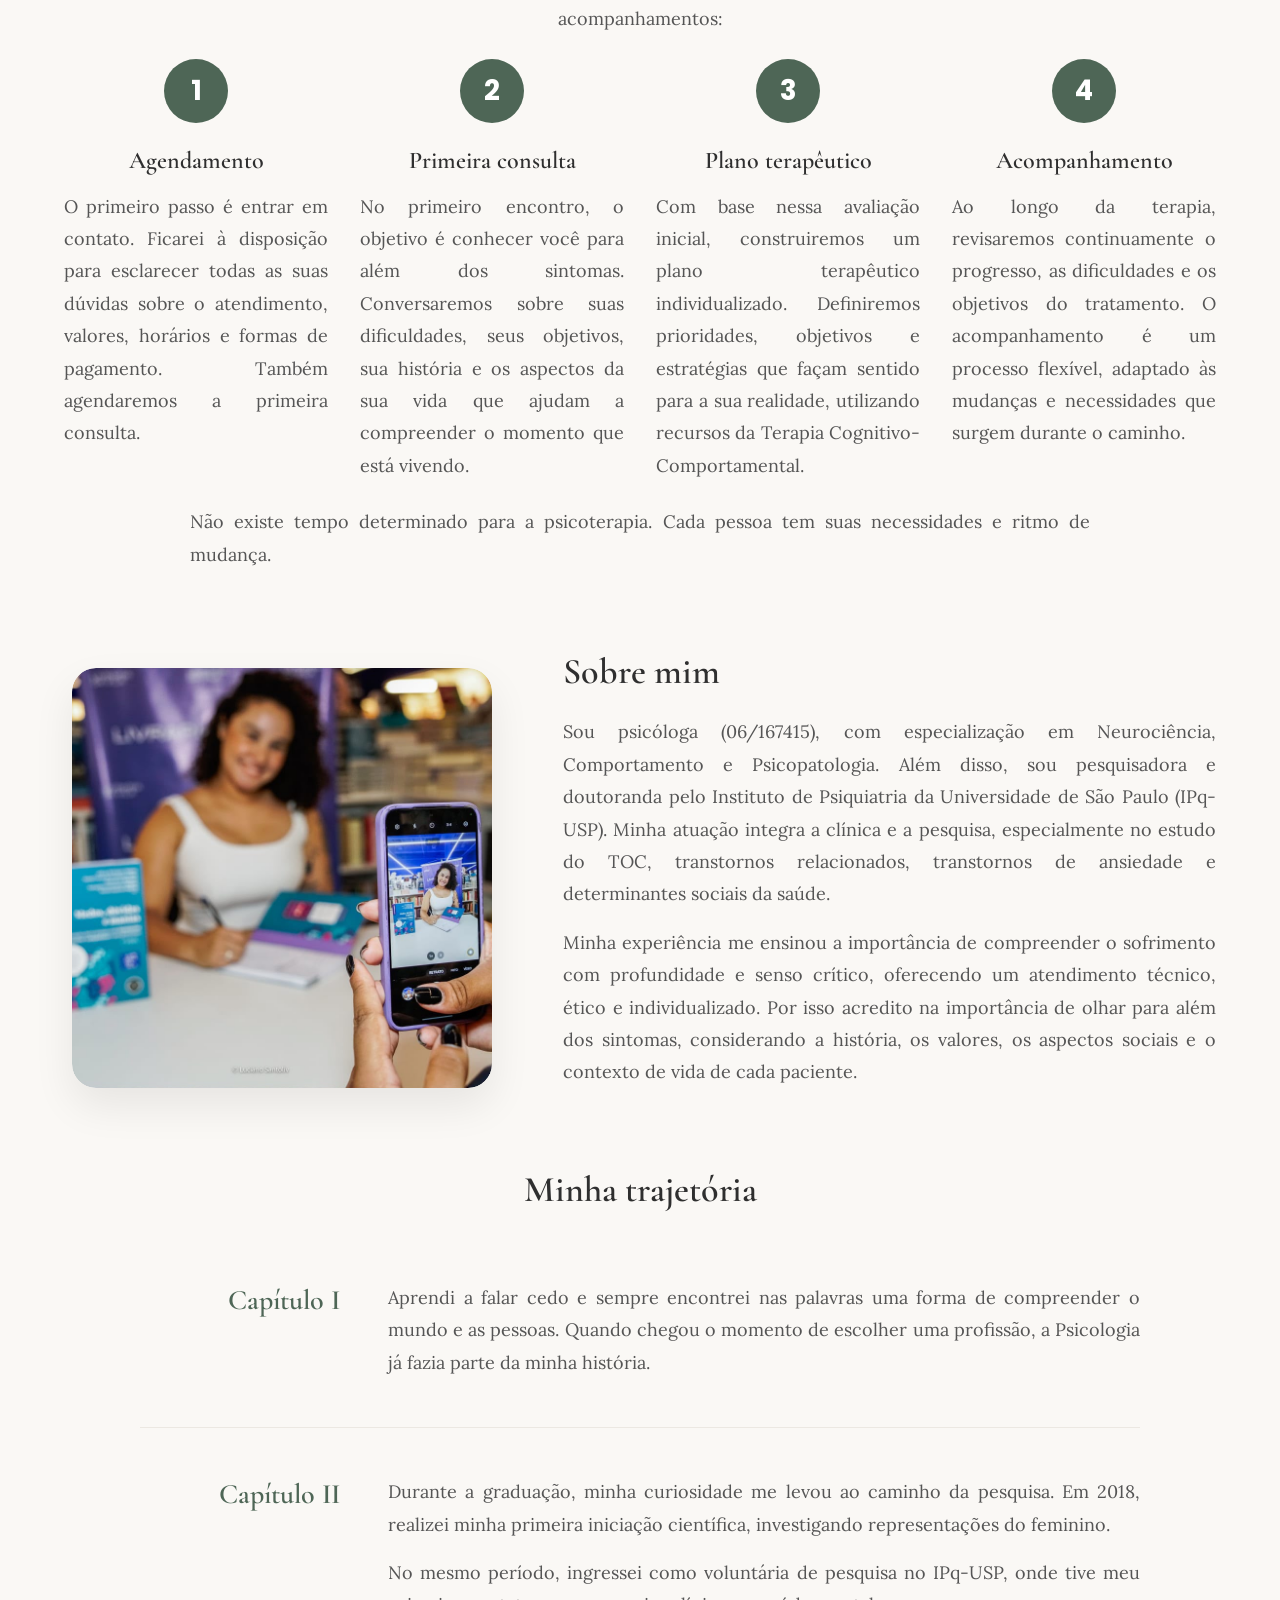
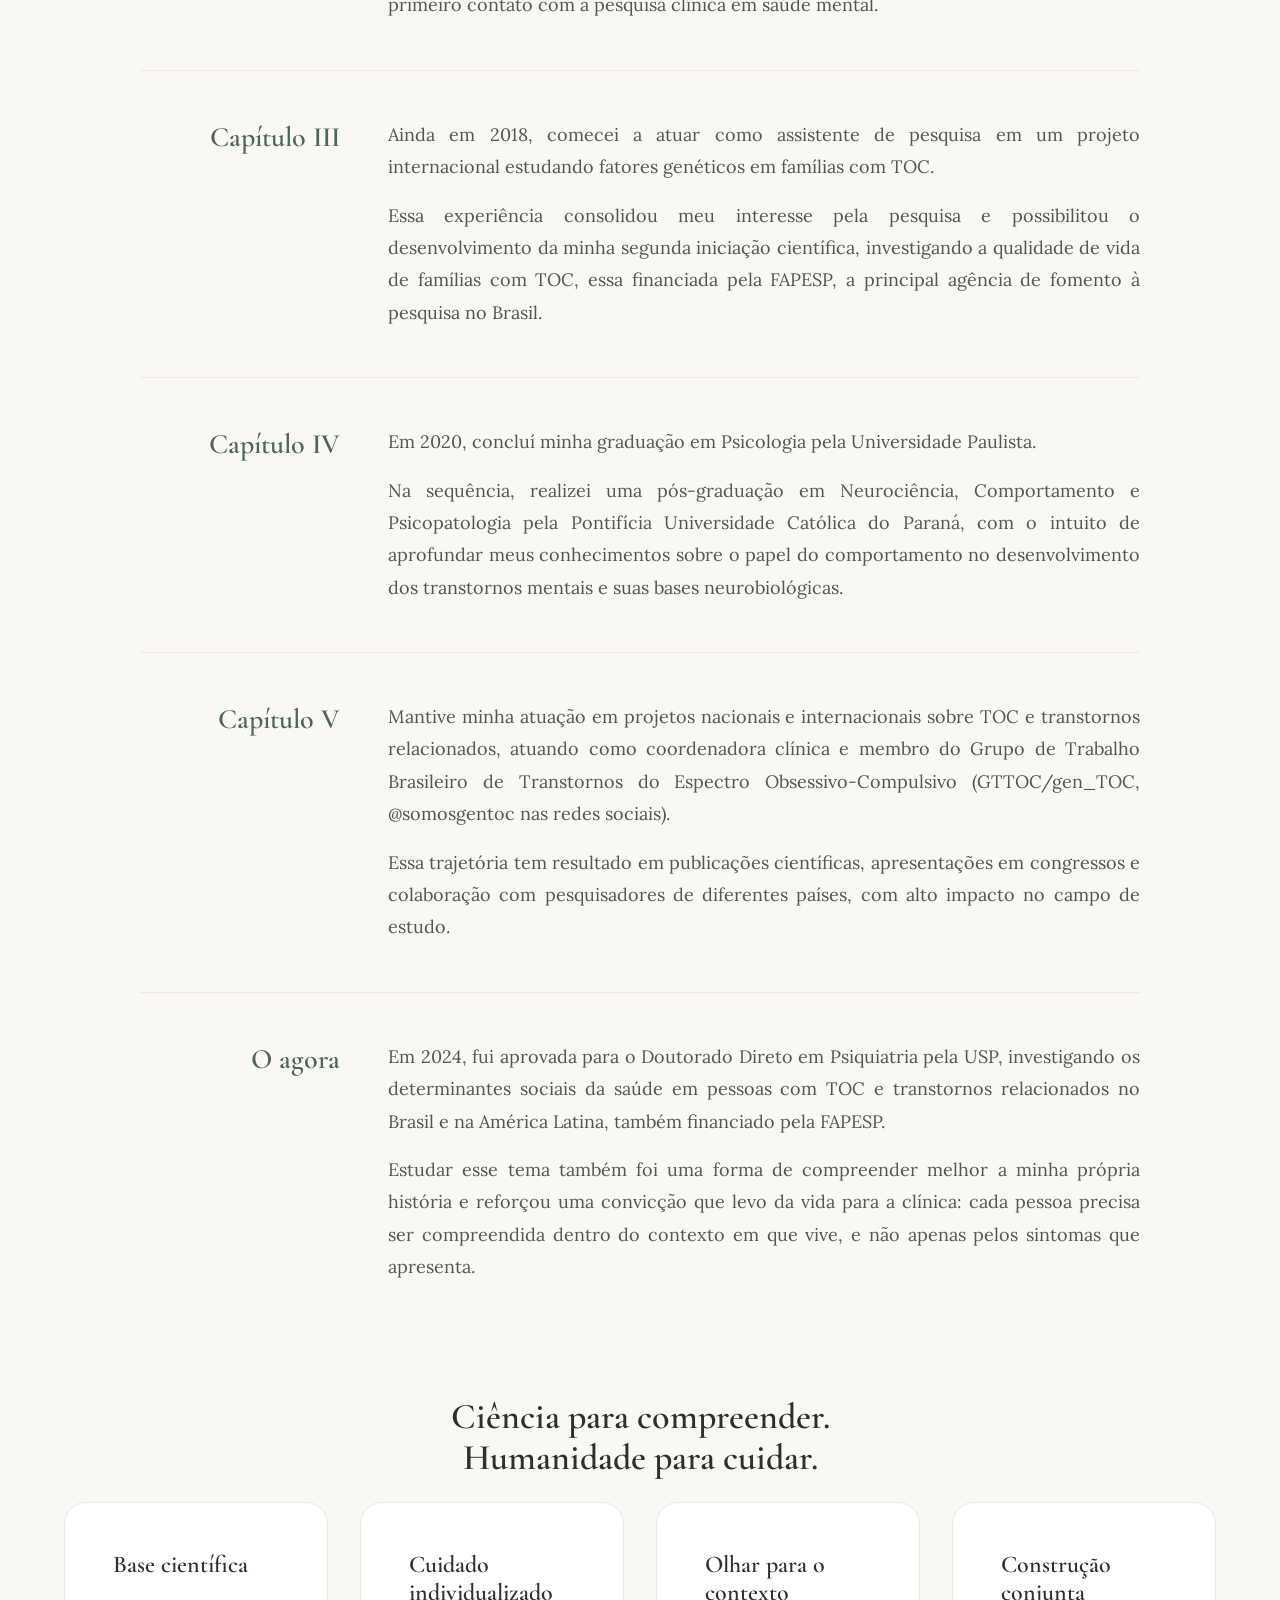
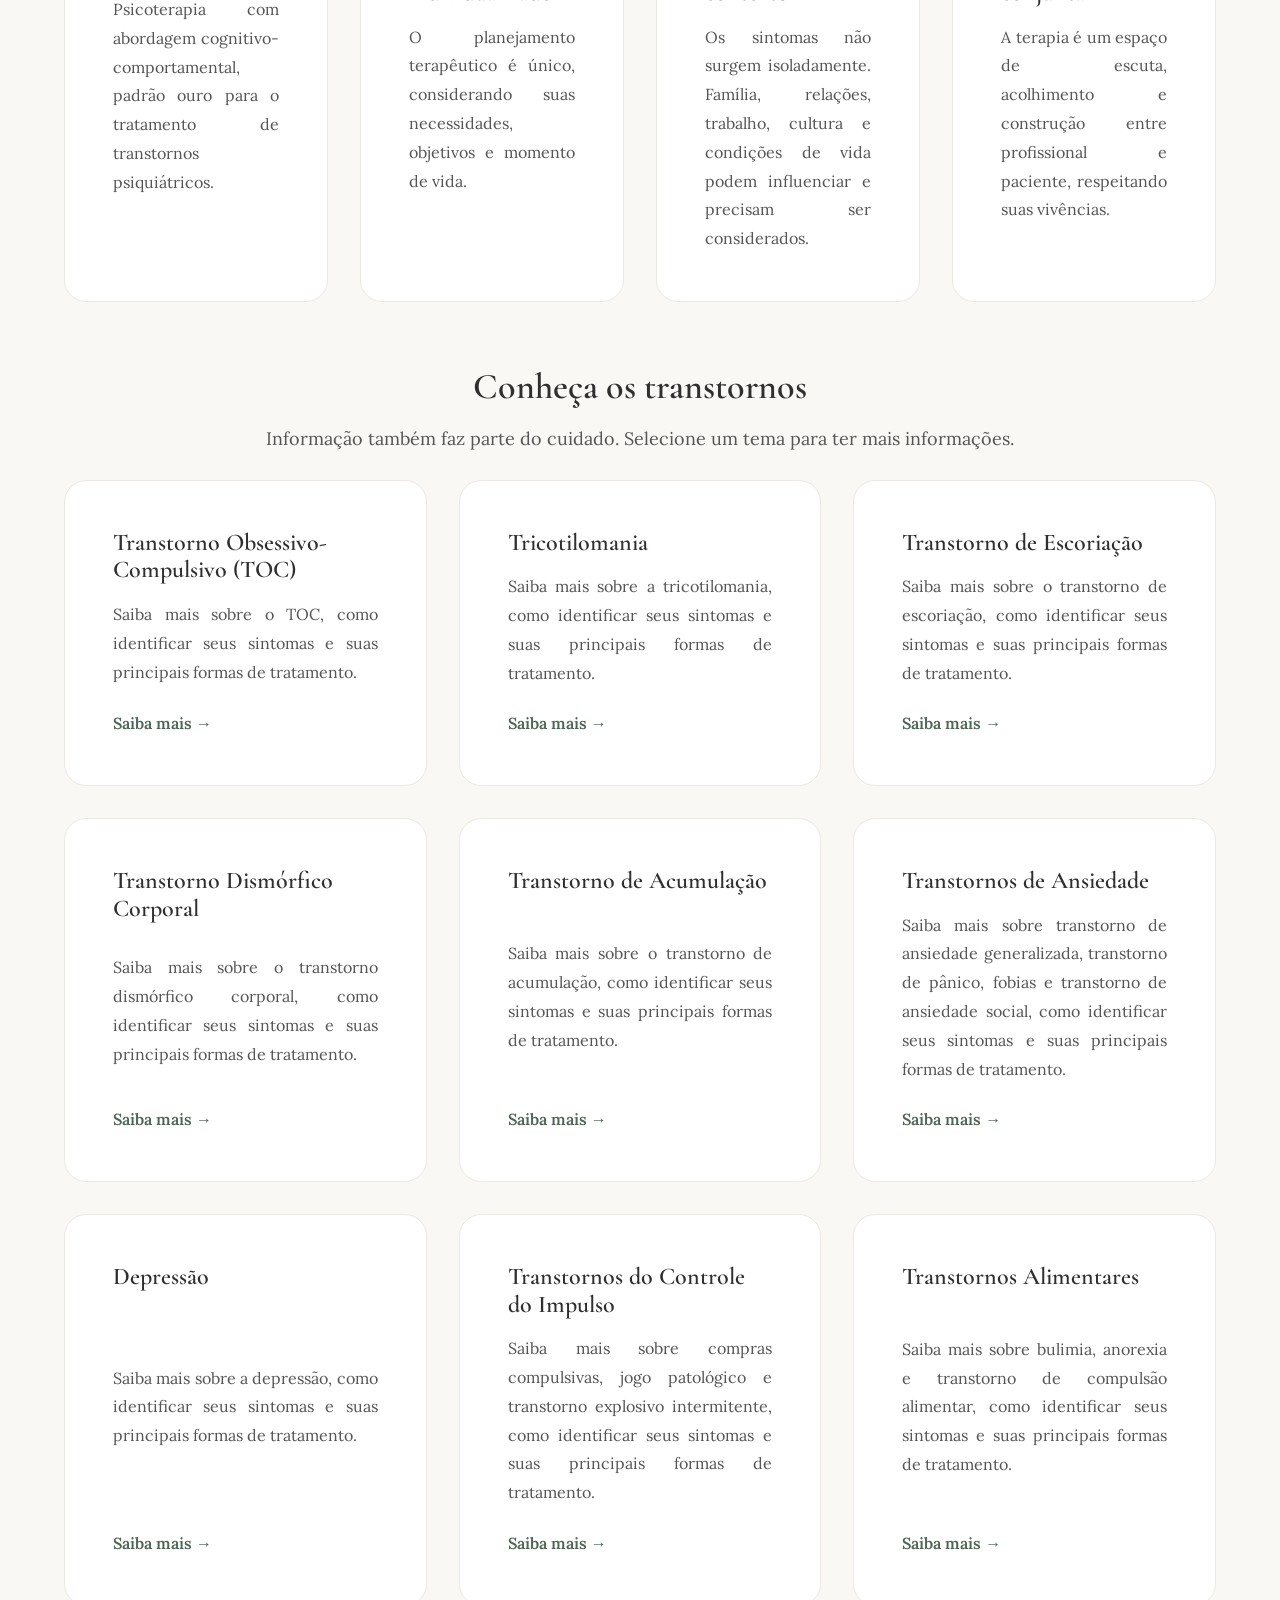
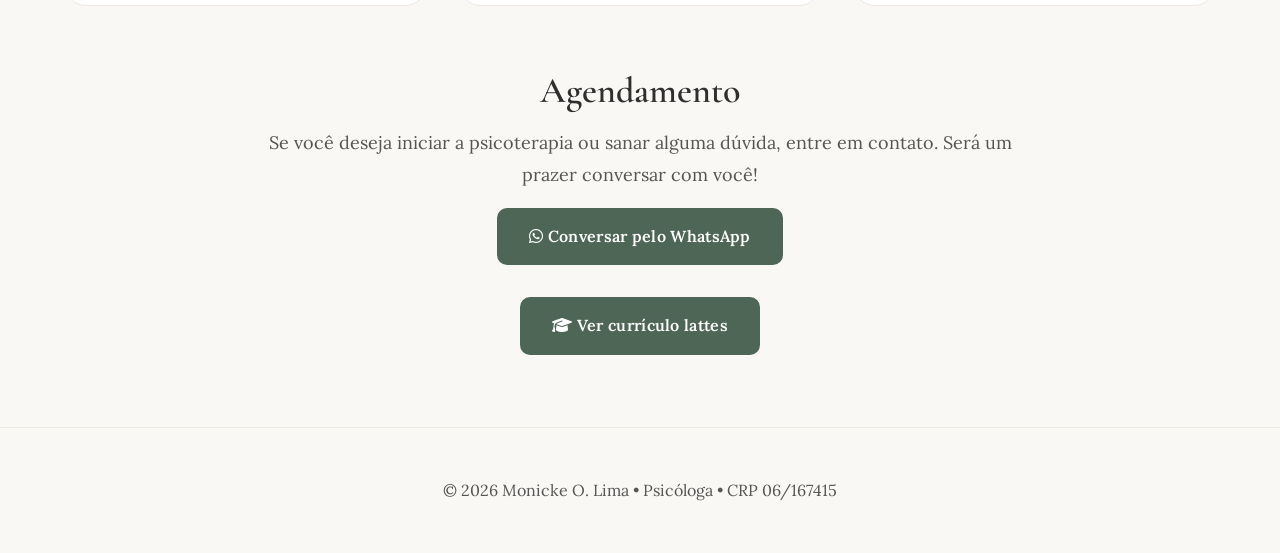
==== commit 82303ae5: "corrige fontes e detalhes adicionais" ====
--- a/index.html
+++ b/index.html
@@ -227,16 +227,17 @@
             </article>
 
 
+       </div>
+
+        <div class="observacao-final">
+
+            <p>
+                Não existe tempo determinado para a psicoterapia. Cada pessoa tem suas necessidades e ritmo de mudança.
+            </p>
+
         </div>
 
- </div>
-<div class="observacao-final">
-
-    <p>
-        Não existe um tempo determinado para a psicoterapia. Cada pessoa tem sua própria história, necessidades e ritmo para mudança.
-    </p>
-
-</div>
+    </div>
 
 </section>
 
@@ -413,8 +414,8 @@
                 <div class="titulo-secao">
 
                     <h2>
-                        Ciência para compreender,<br>
-                        humanidade para cuidar.
+                        Ciência para compreender.<br>
+                        Humanidade para cuidar.
                     </h2>
 
                     
@@ -487,7 +488,7 @@
 
         <div class="cards">
 
-            <a href="pages/toc_novo.html" class="card">
+            <a href="pages/toc.html" class="card">
 
                 <h3>Transtorno Obsessivo-Compulsivo (TOC)</h3>
 
@@ -500,7 +501,7 @@
             
             </a>
 
-            <a href="pages/tricotilomania_novo.html" class="card">
+            <a href="pages/tricotilomania.html" class="card">
 
                 <h3>Tricotilomania</h3>
 
@@ -510,7 +511,7 @@
 
             </a>
 
-            <a href="pages/escoriacao_novo.html" class="card">
+            <a href="pages/escoriacao.html" class="card">
 
                 <h3>Transtorno de Escoriação</h3>
 
@@ -520,7 +521,7 @@
 
             </a>
 
-            <a href="pages/dismorfico_novo.html" class="card">
+            <a href="pages/dismorfico.html" class="card">
 
                 <h3>Transtorno Dismórfico Corporal</h3>
 
@@ -530,7 +531,7 @@
 
             </a>
 
-            <a href="pages/acumulacao_novo.html" class="card">
+            <a href="pages/acumulacao.html" class="card">
 
                 <h3>Transtorno de Acumulação</h3>
 
@@ -539,7 +540,7 @@
                 </p>
 
             </a>
-<a href="pages/ansiedade_novo.html" class="card">
+<a href="pages/ansiedade.html" class="card">
 
                 <h3>Transtornos de Ansiedade</h3>
 
@@ -550,7 +551,7 @@
             </a>
                   
 
-            <a href="pages/depressao_novo.html" class="card">
+            <a href="pages/depressao.html" class="card">
 
                 <h3>Depressão</h3>
 
@@ -560,7 +561,7 @@
 
             </a>
 
-            <a href="pages/impulso_novo.html" class="card">
+            <a href="pages/impulso.html" class="card">
 
                 <h3>Transtornos do Controle do Impulso</h3>
 
@@ -570,7 +571,7 @@
 
             </a>
 
-            <a href="pages/alimentares_novo.html" class="card">
+            <a href="pages/alimentares.html" class="card">
 
                 <h3>Transtornos Alimentares</h3>
 
--- a/style.css
+++ b/style.css
@@ -2,10 +2,7 @@
    FONTES
 ================================= */
 
-@import url('https://fonts.googleapis.com/css2?family=Cormorant+Garamond:wght@500;600;700&family=Manrope:wght@300;400;500;600;700&display=swap');
-
-
-/* ==============================
+@import url('https://fonts.googleapis.com/css2?family=Cormorant+Garamond:wght@500;600;700&family=Lora:wght@400;500;600&family=Poppins:wght@600;700&display=swap');/* ==============================
    VARIÁVEIS
 ================================= */
 
@@ -24,7 +21,8 @@
 
     /* Tipografia */
     --fonte-titulo:"Cormorant Garamond", serif;
-    --fonte-texto:"Manrope", sans-serif;
+    --fonte-texto:"Lora", serif;
+    --fonte-numero:"Poppins", sans-serif;
 
     /* Escala de títulos (Cormorant Garamond) */
     --fs-h1:3.25rem;       /* 52px — título do hero */
@@ -46,8 +44,8 @@
     --sp-lg:32px;
     --sp-xl:48px;
 
-    --espaco-secao:64px;      /* respiro vertical padrão entre seções */
-    --espaco-bloco:32px;      /* espaço entre título de seção e conteúdo */
+    --espaco-secao:32px;      /* respiro vertical padrão entre seções */
+    --espaco-bloco:24px;      /* espaço entre título de seção e conteúdo */
 }
 
 
@@ -286,6 +284,7 @@
 }
 
 
+
 /* ==============================
    ÁREAS DE ATUAÇÃO / FILOSOFIA (cards)
 ================================= */
@@ -396,7 +395,7 @@
     display:flex;
     align-items:center;
     justify-content:center;
-    font-family:var(--fonte-titulo);
+    font-family:var(--fonte-numero);
     font-size:var(--fs-numero);
     font-weight:700;
 }
@@ -597,7 +596,7 @@
     :root{
         --fs-h1:2.5rem;
         --fs-h2:1.875rem;
-        --espaco-secao:48px;
+        --espaco-secao:32px;
     }
 
     .hero-container,
@@ -632,3 +631,42 @@
         grid-template-columns:1fr;
     }
 }
+
+/* ==============================
+   Corrigindo alinhamento de parágrafos em algumas seções
+================================= */
+
+section p{
+    text-align: justify;
+}
+
+section p{
+
+    font-size:18px;
+    color:#555;
+    line-height:1.8;
+    text-align: justify;
+
+}
+
+.titulo-secao p{
+    text-align: center;
+}
+
+footer p{
+    text-align: center;
+}
+
+.hero-texto p{
+    text-align: left;
+}
+
+
+@media (max-width: 768px){
+
+    section p{
+        text-align: justify;
+    }
+
+}
+
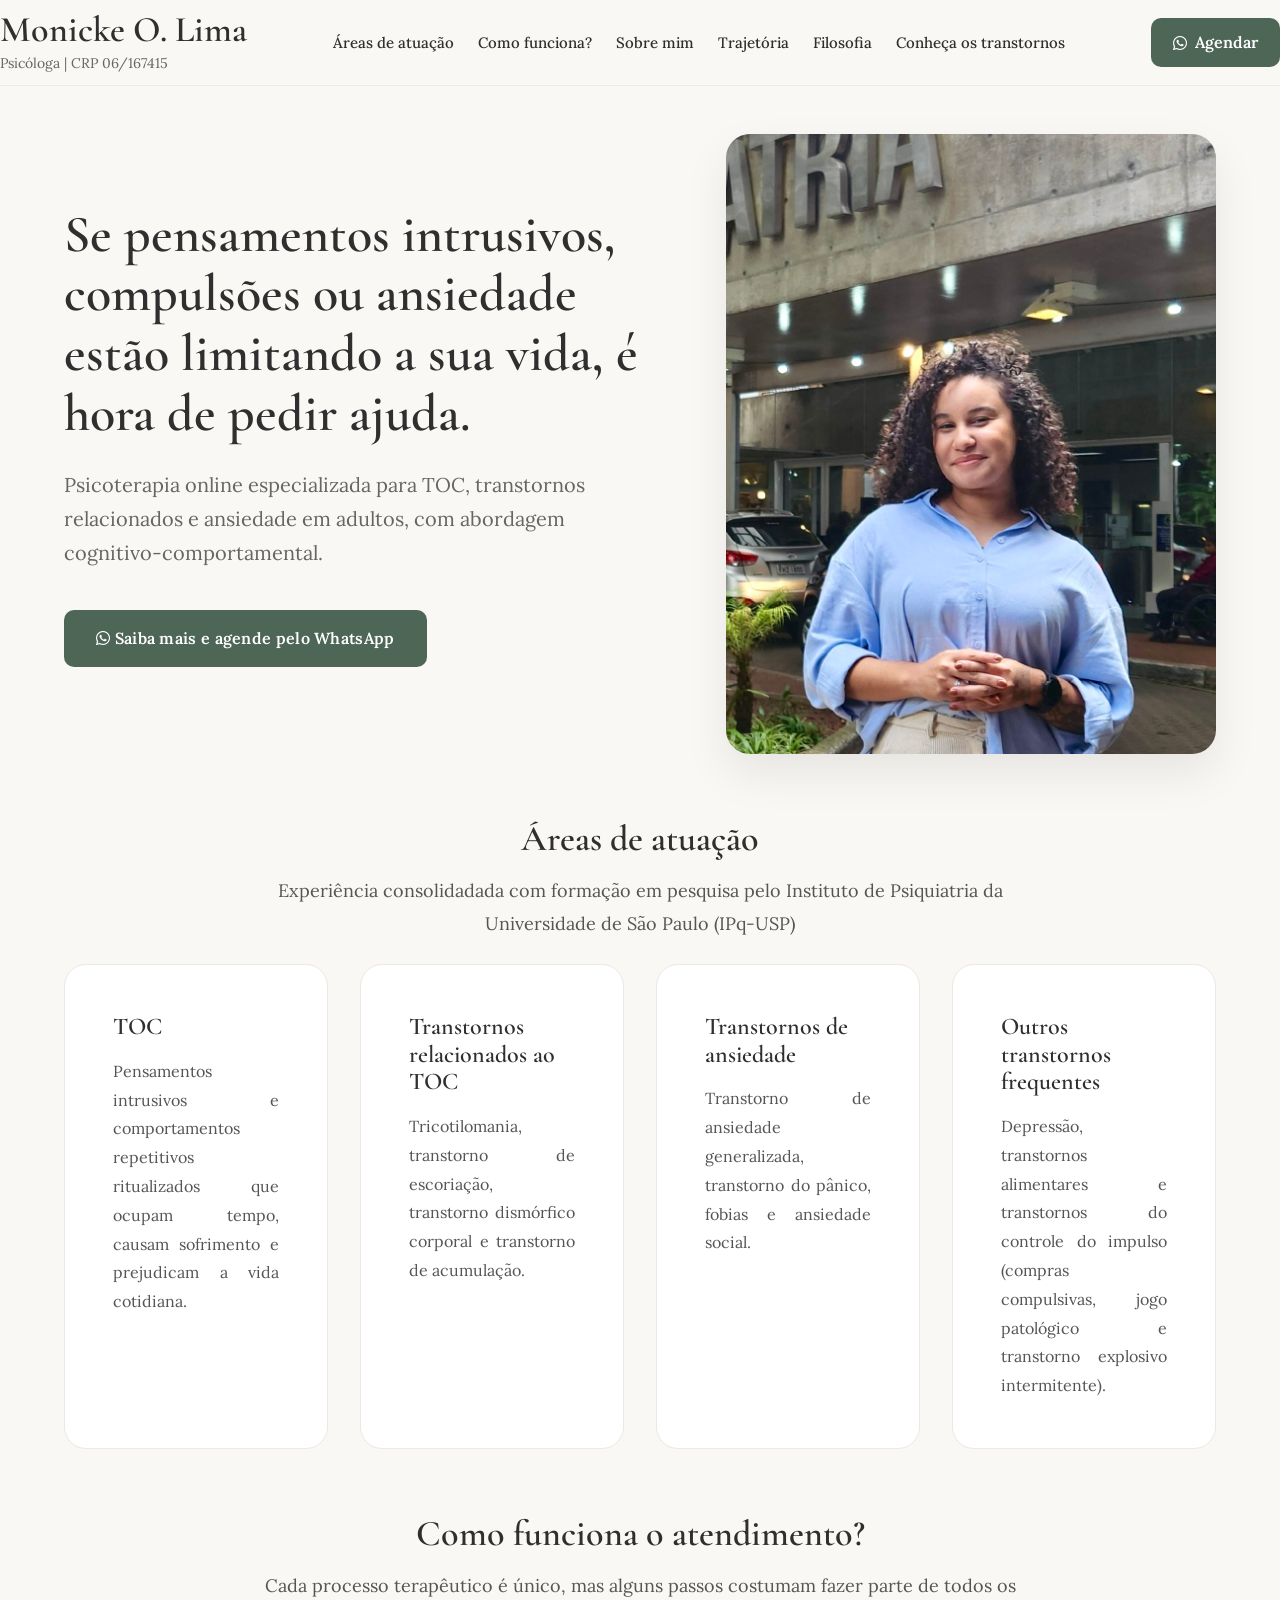
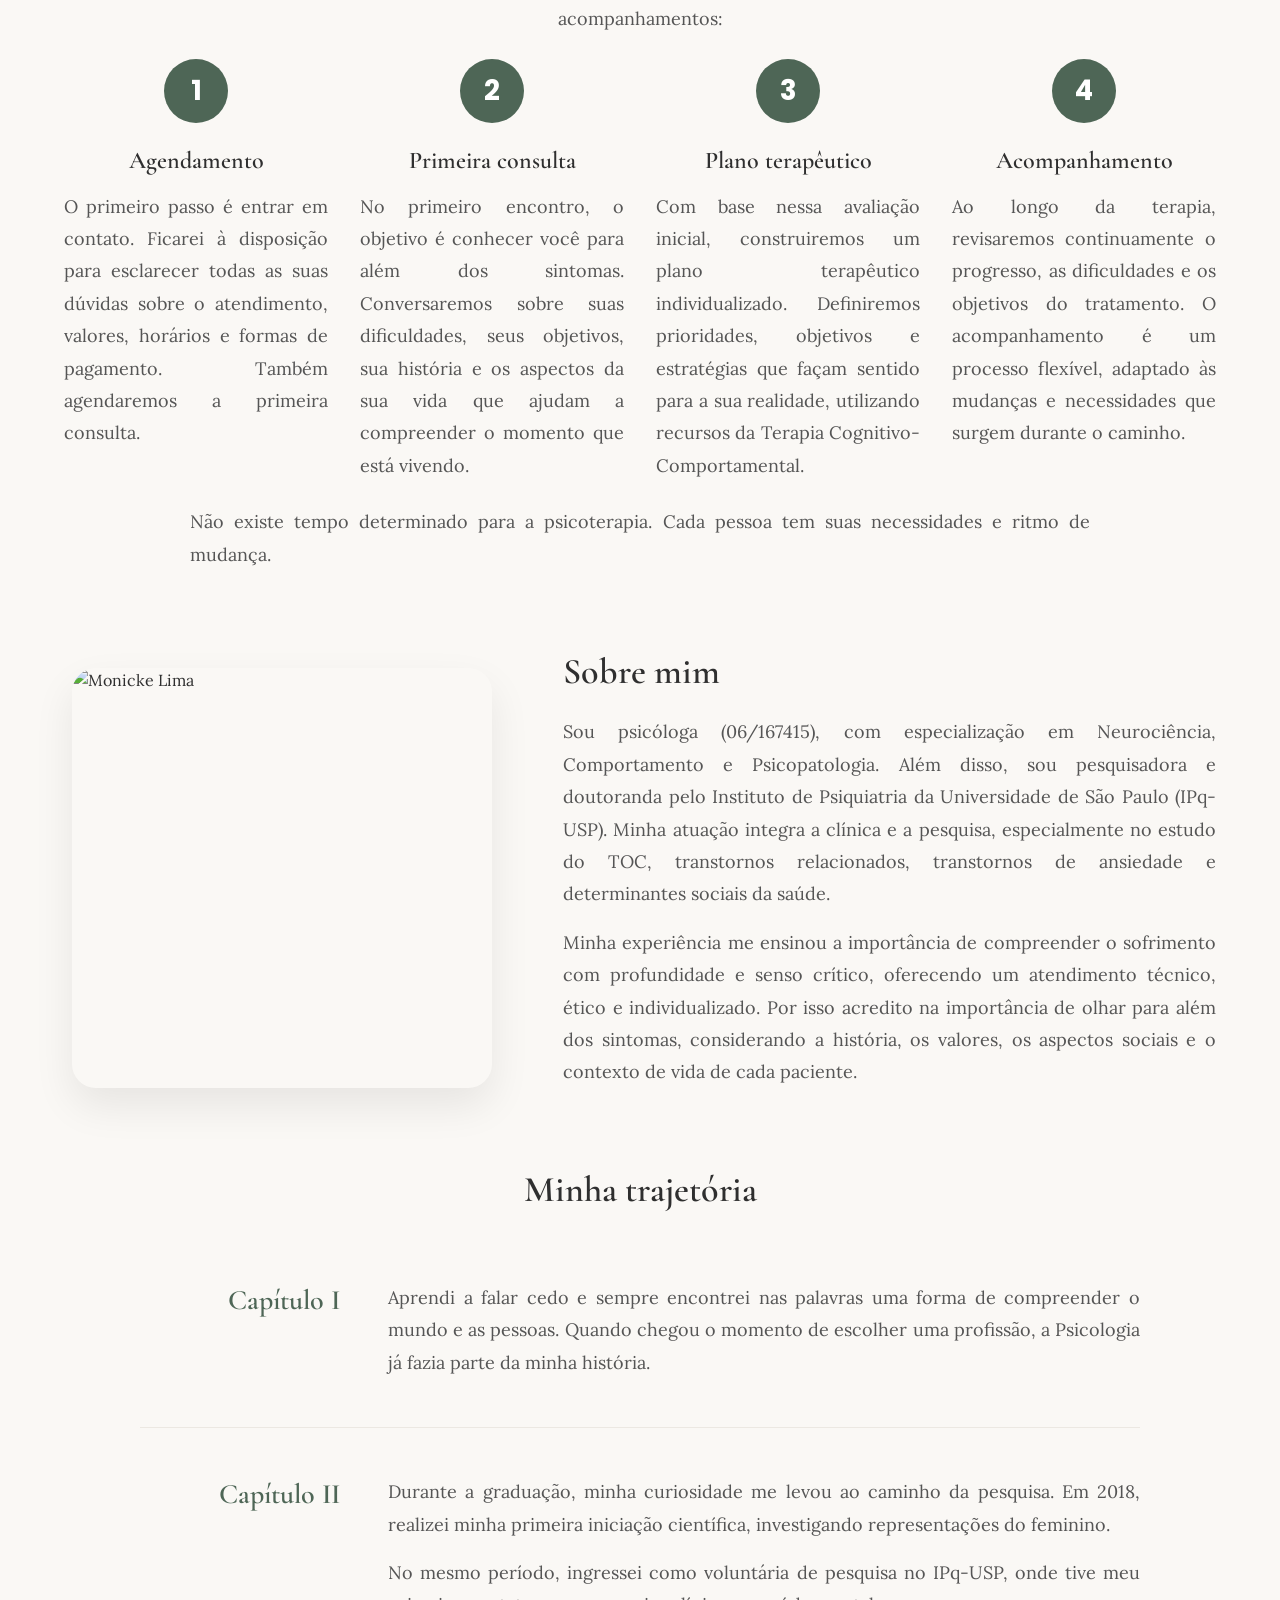
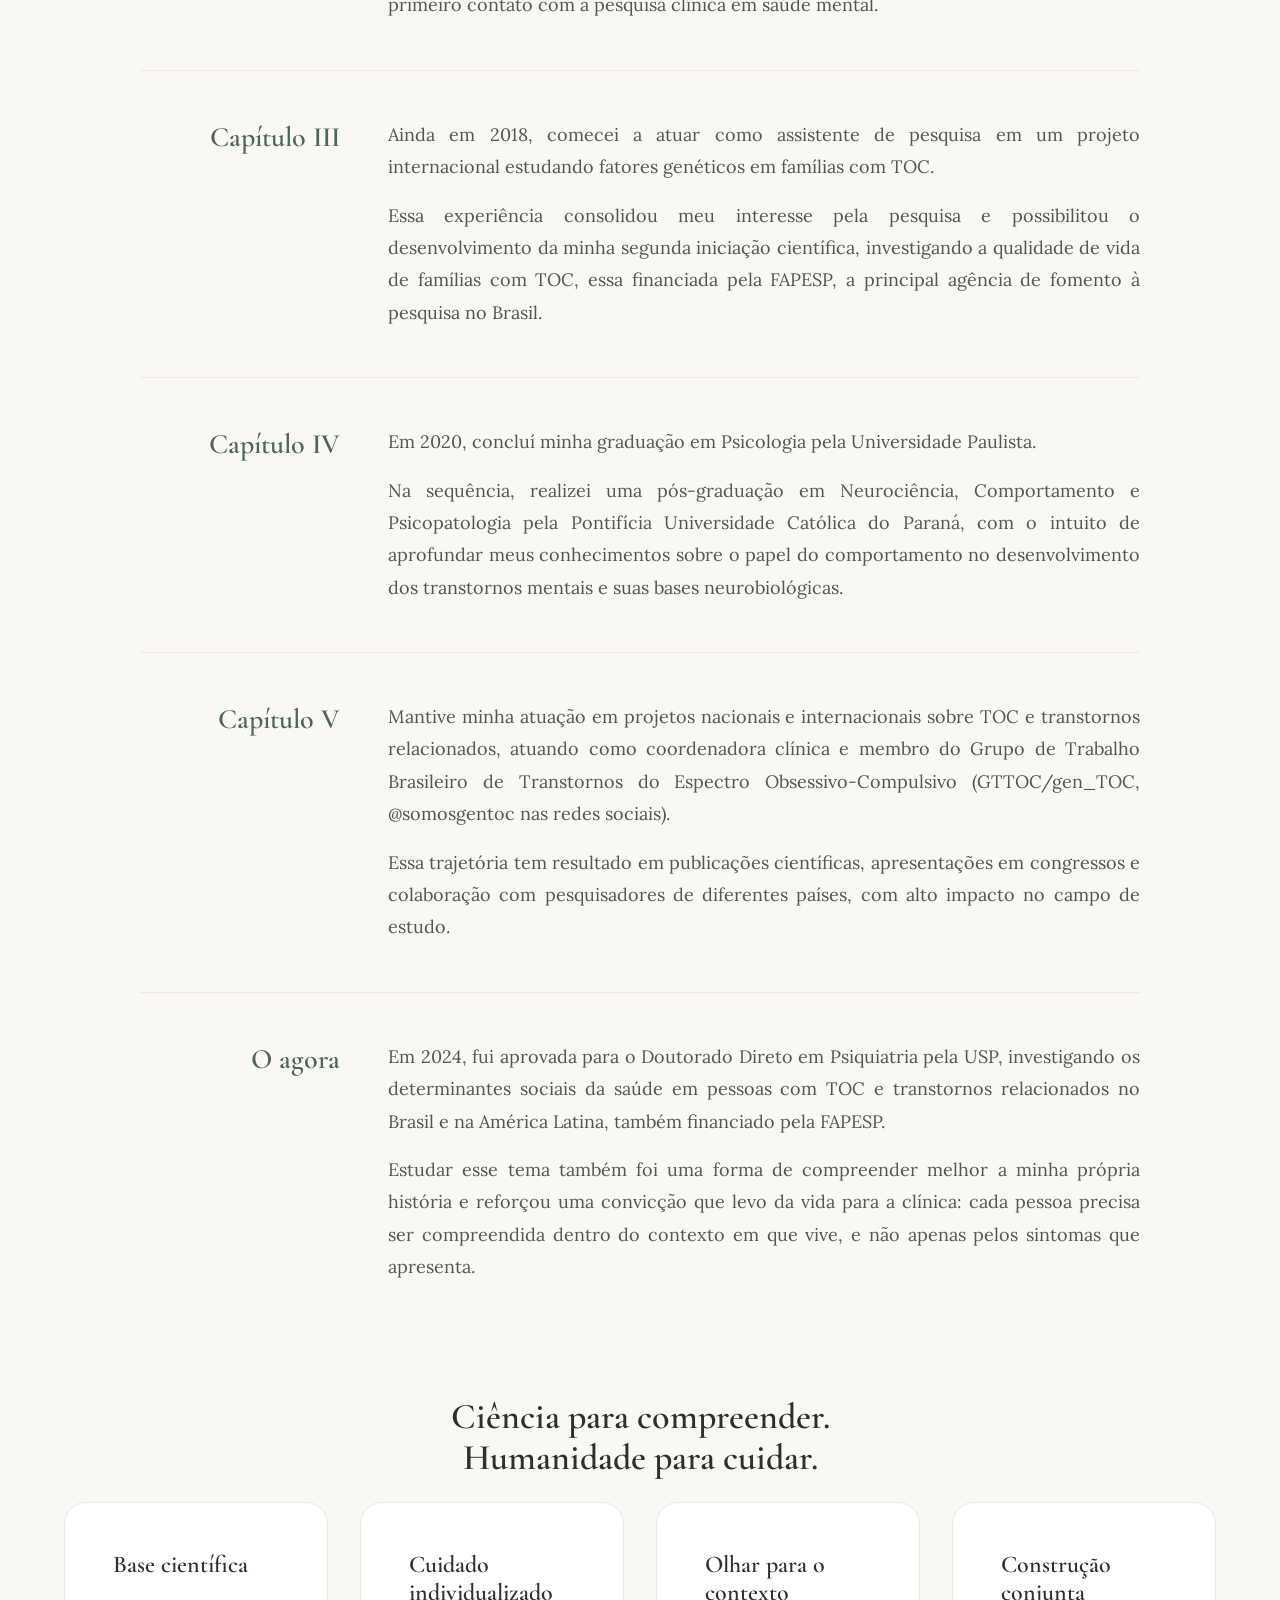
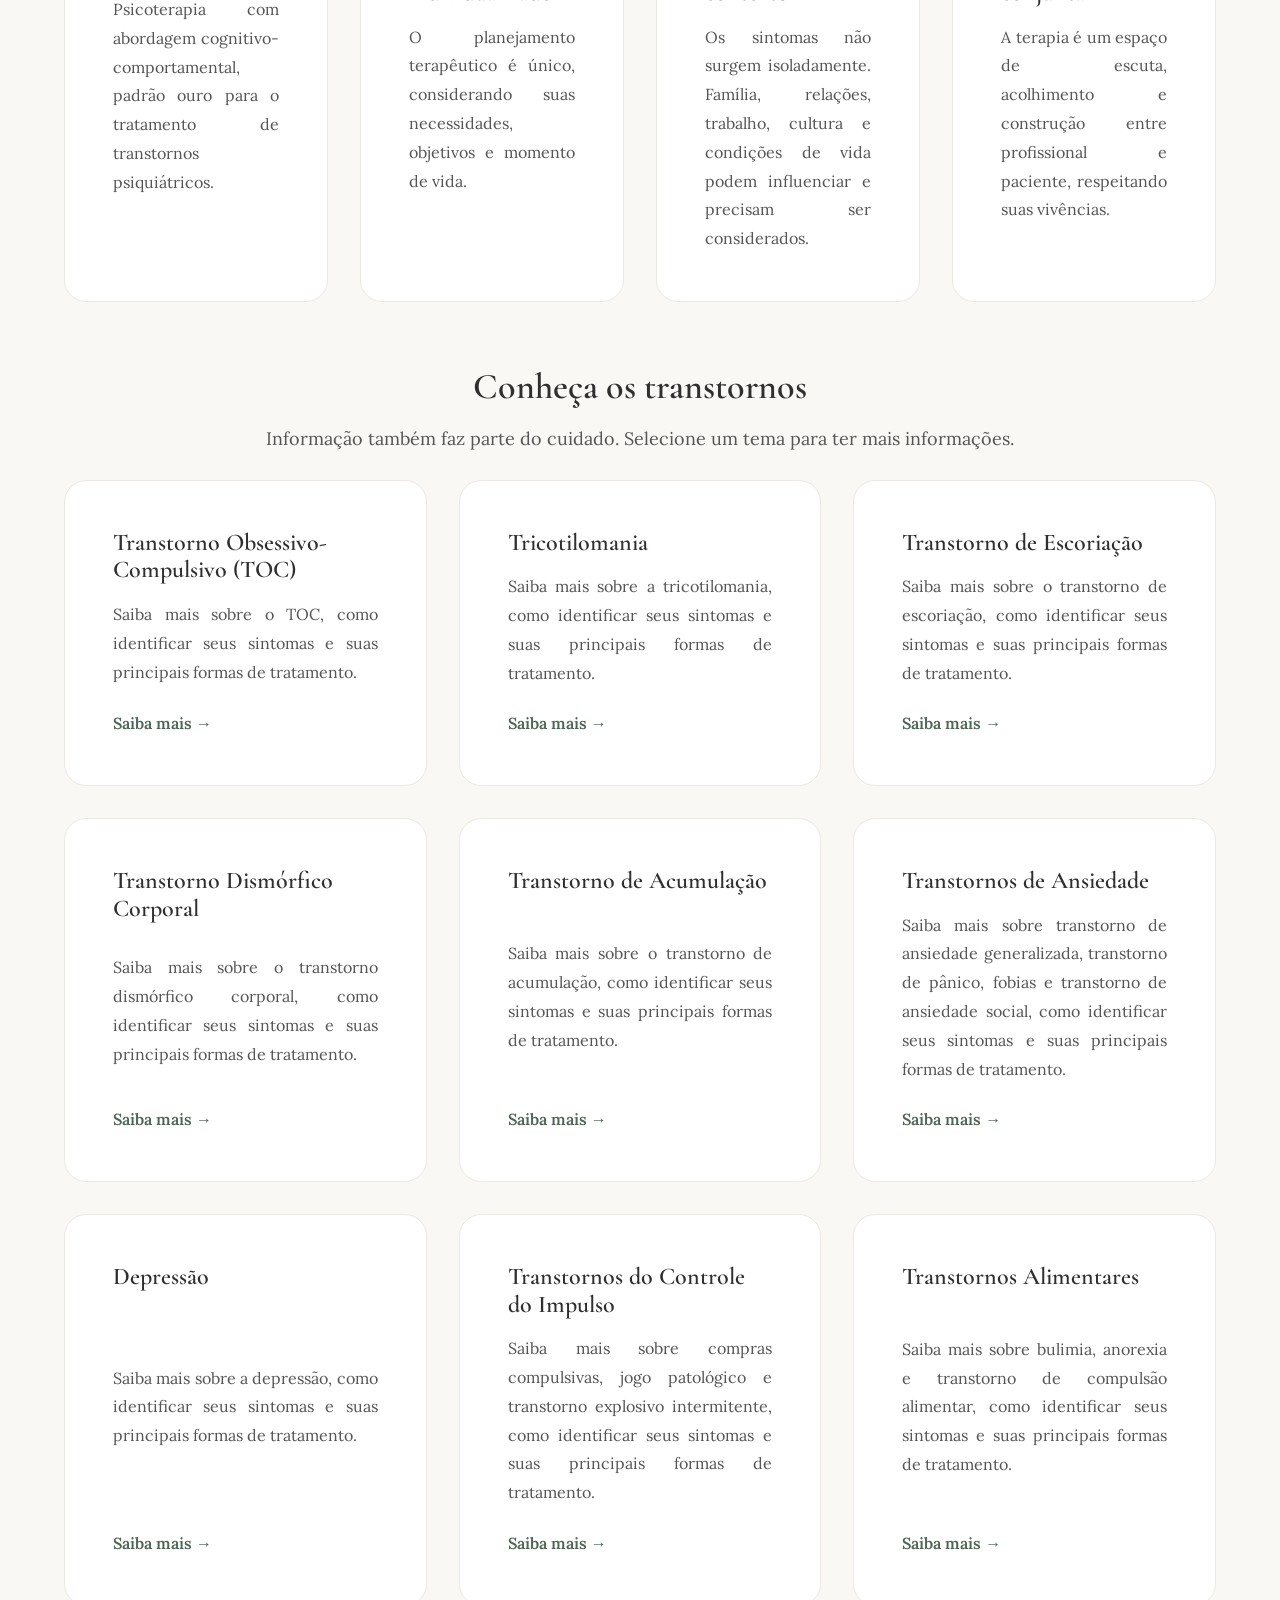
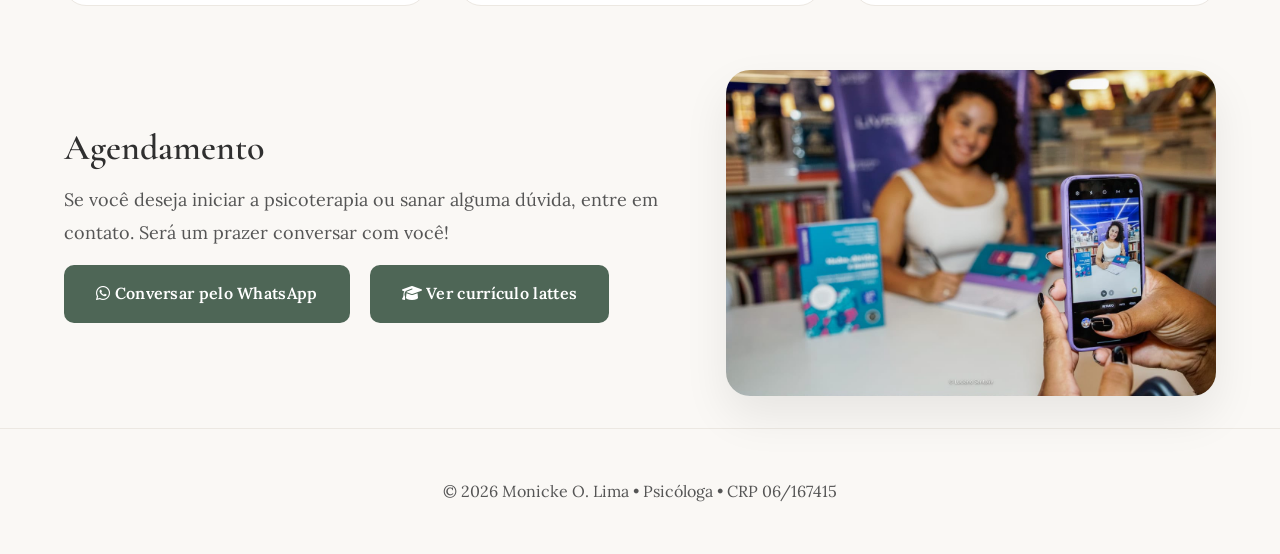
==== commit 6311c6c0: "arrumando fotos" ====
--- a/index.html
+++ b/index.html
@@ -94,7 +94,7 @@
 
                 <div class="hero-imagem">
 
-                    <img src="images/monicke-ipq.jpeg"
+                    <img src="images/monicke-ipq.jpg"
                         alt="Monicke Lima, psicóloga">
 
                 </div>
@@ -250,7 +250,7 @@
 
                 <div class="sobre-imagem">
   <div class="moldura-foto">
-                    <img src="images/monicke-sobre.jpeg"
+                    <img src="images/monicke-sobre.jpg"
                         alt="Monicke Lima">
 
                 </div>
@@ -587,37 +587,33 @@
 
 </section>
 
-   <!-- ================= AGENDAMENTO ================= -->
-
-<section id="agendamento">
+  <section id="agendamento">
 
     <div class="container">
 
-        <div class="titulo-secao">
-
-            <h2>Agendamento</h2>
-
-            <p>
-                Se você deseja iniciar a psicoterapia ou sanar alguma dúvida, entre em contato. Será um prazer conversar com você!
-            </p>
-
-            <a
-                href="https://wa.me/5511976210962"
-                target="_blank"
-                class="botao">
-
-                <i class="fa-brands fa-whatsapp"></i>
-                Conversar pelo WhatsApp
-            </a>
-<p> </p>
-            <a
-                href="http://lattes.cnpq.br/0971747136586051"
-                target="_blank"
-                class="botao">
-
-                <i class="fa-solid fa-graduation-cap"></i>
-                Ver currículo lattes
-            </a>
+        <div class="agendamento-container">
+
+            <div class="agendamento-texto">
+
+              <!-- ================= AGENDAMENTO ================= -->
+
+                <h2>Agendamento</h2>
+
+                <p>
+                    Se você deseja iniciar a psicoterapia ou sanar alguma dúvida, entre em contato. Será um prazer conversar com você!
+                </p>
+
+                
+                    <a href="https://wa.me/5511976210962" target="_blank" class="botao"><i class="fa-brands fa-whatsapp"></i> Conversar pelo WhatsApp</a>
+
+<a href="http://lattes.cnpq.br/0971747136586051" target="_blank" class="botao"><i class="fa-solid fa-graduation-cap"></i> Ver currículo lattes</a>
+
+            </div>
+
+            <div class="agendamento-imagem">
+                <img src="images/monicke-agende.jpeg" alt="Monicke O. Lima">
+            </div>
+
         </div>
 
     </div>
--- a/style.css
+++ b/style.css
@@ -633,6 +633,39 @@
 }
 
 /* ==============================
+   AGENDAMENTO
+================================= */
+
+.agendamento-container{
+    display:grid;
+    grid-template-columns:1.1fr .9fr;
+    gap:64px;
+    align-items:center;
+}
+
+.agendamento-texto h2,
+.agendamento-texto p{
+    text-align:left;
+}
+
+.agendamento-texto .botao{
+    margin-right:var(--sp-sm);
+}
+
+.agendamento-imagem img{
+    width:100%;
+    border-radius:24px;
+    box-shadow:0 20px 45px rgba(0,0,0,.08);
+}
+
+@media (max-width:900px){
+    .agendamento-container{
+        grid-template-columns:1fr;
+        gap:var(--sp-xl);
+    }
+}
+
+/* ==============================
    Corrigindo alinhamento de parágrafos em algumas seções
 ================================= */
 
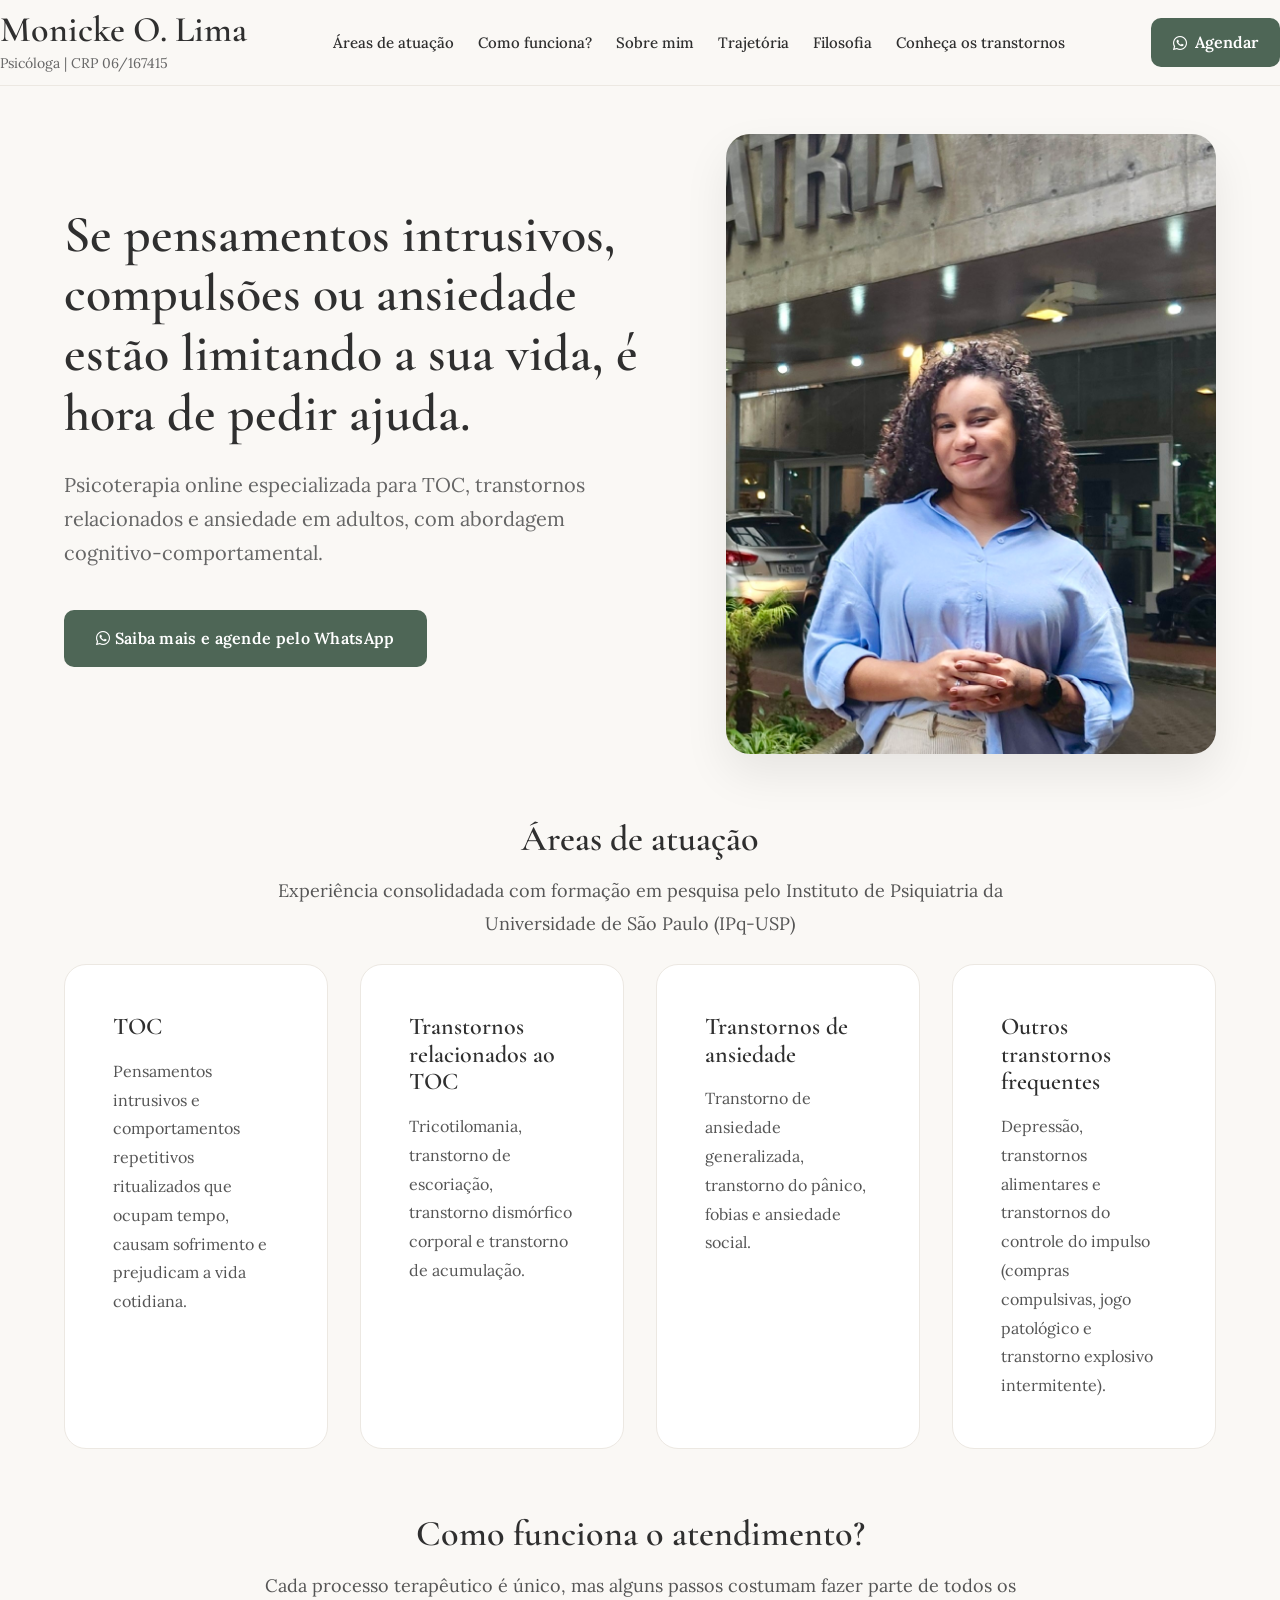
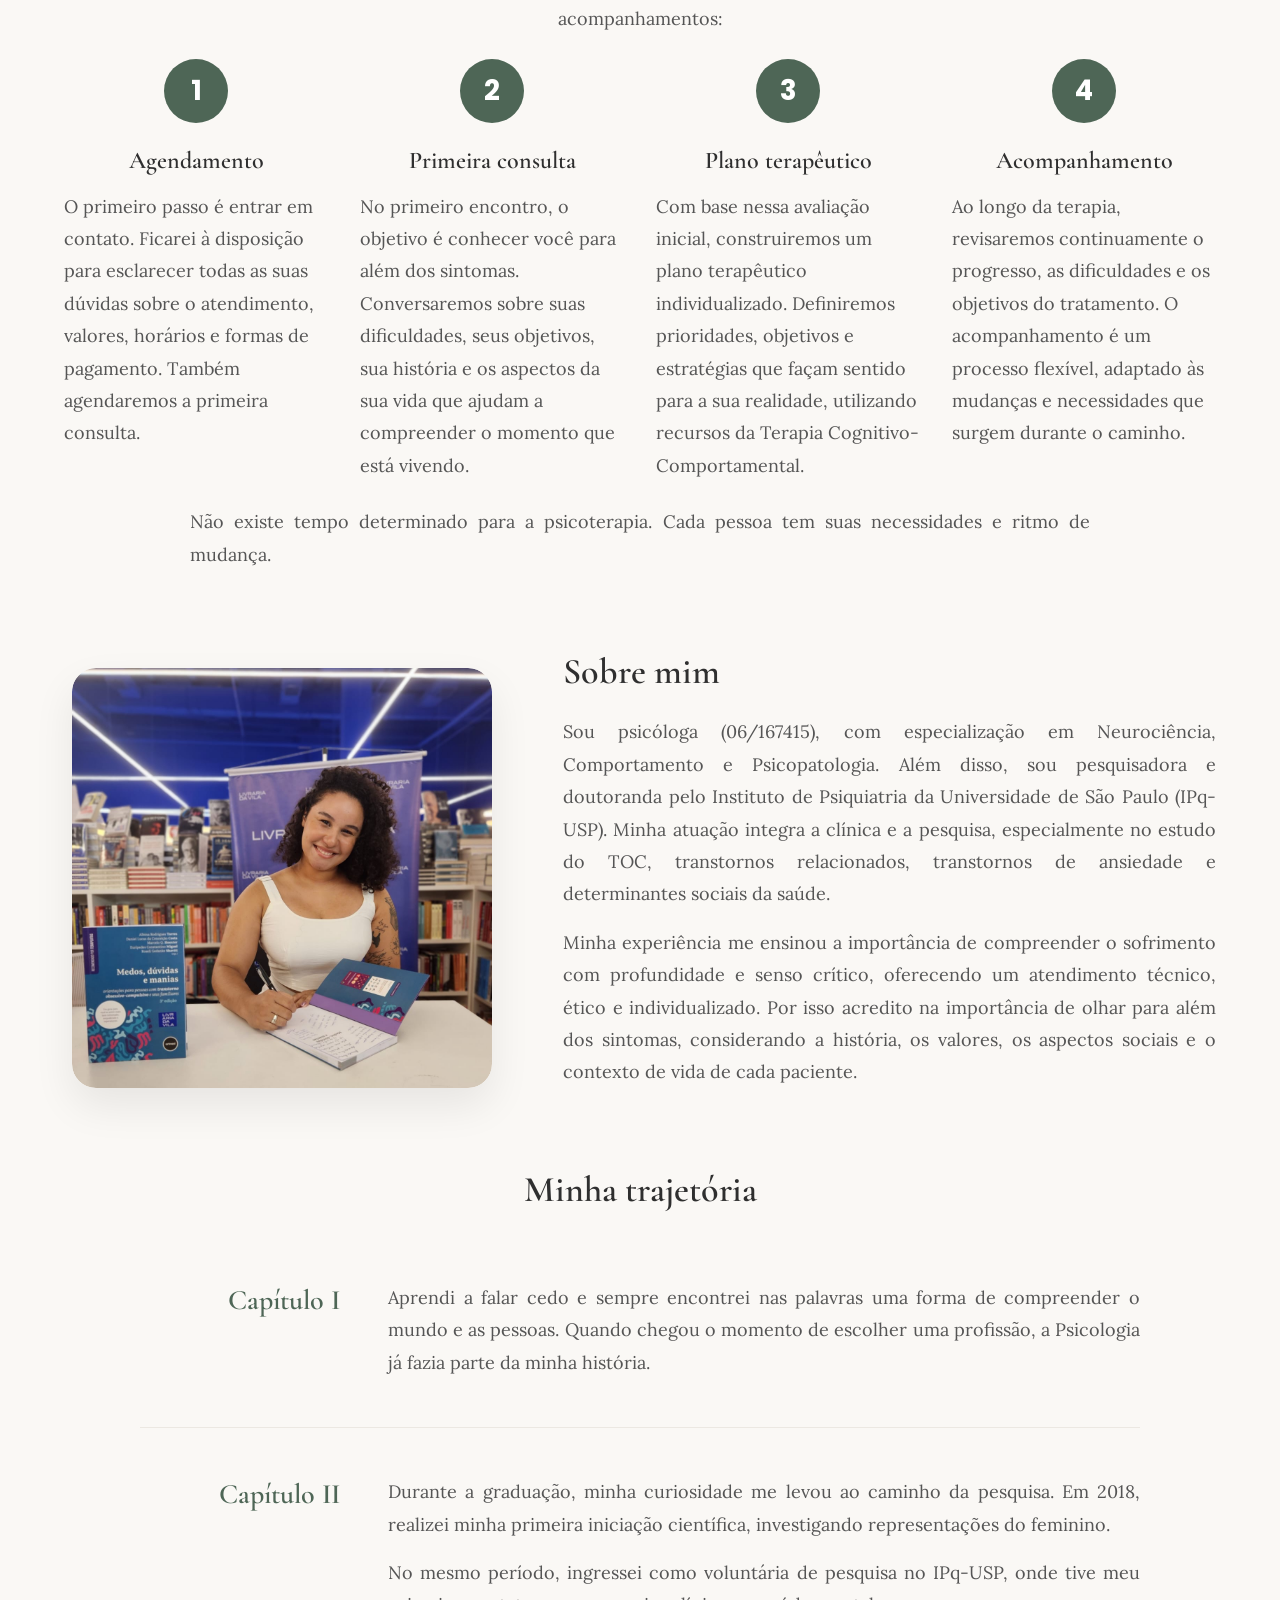
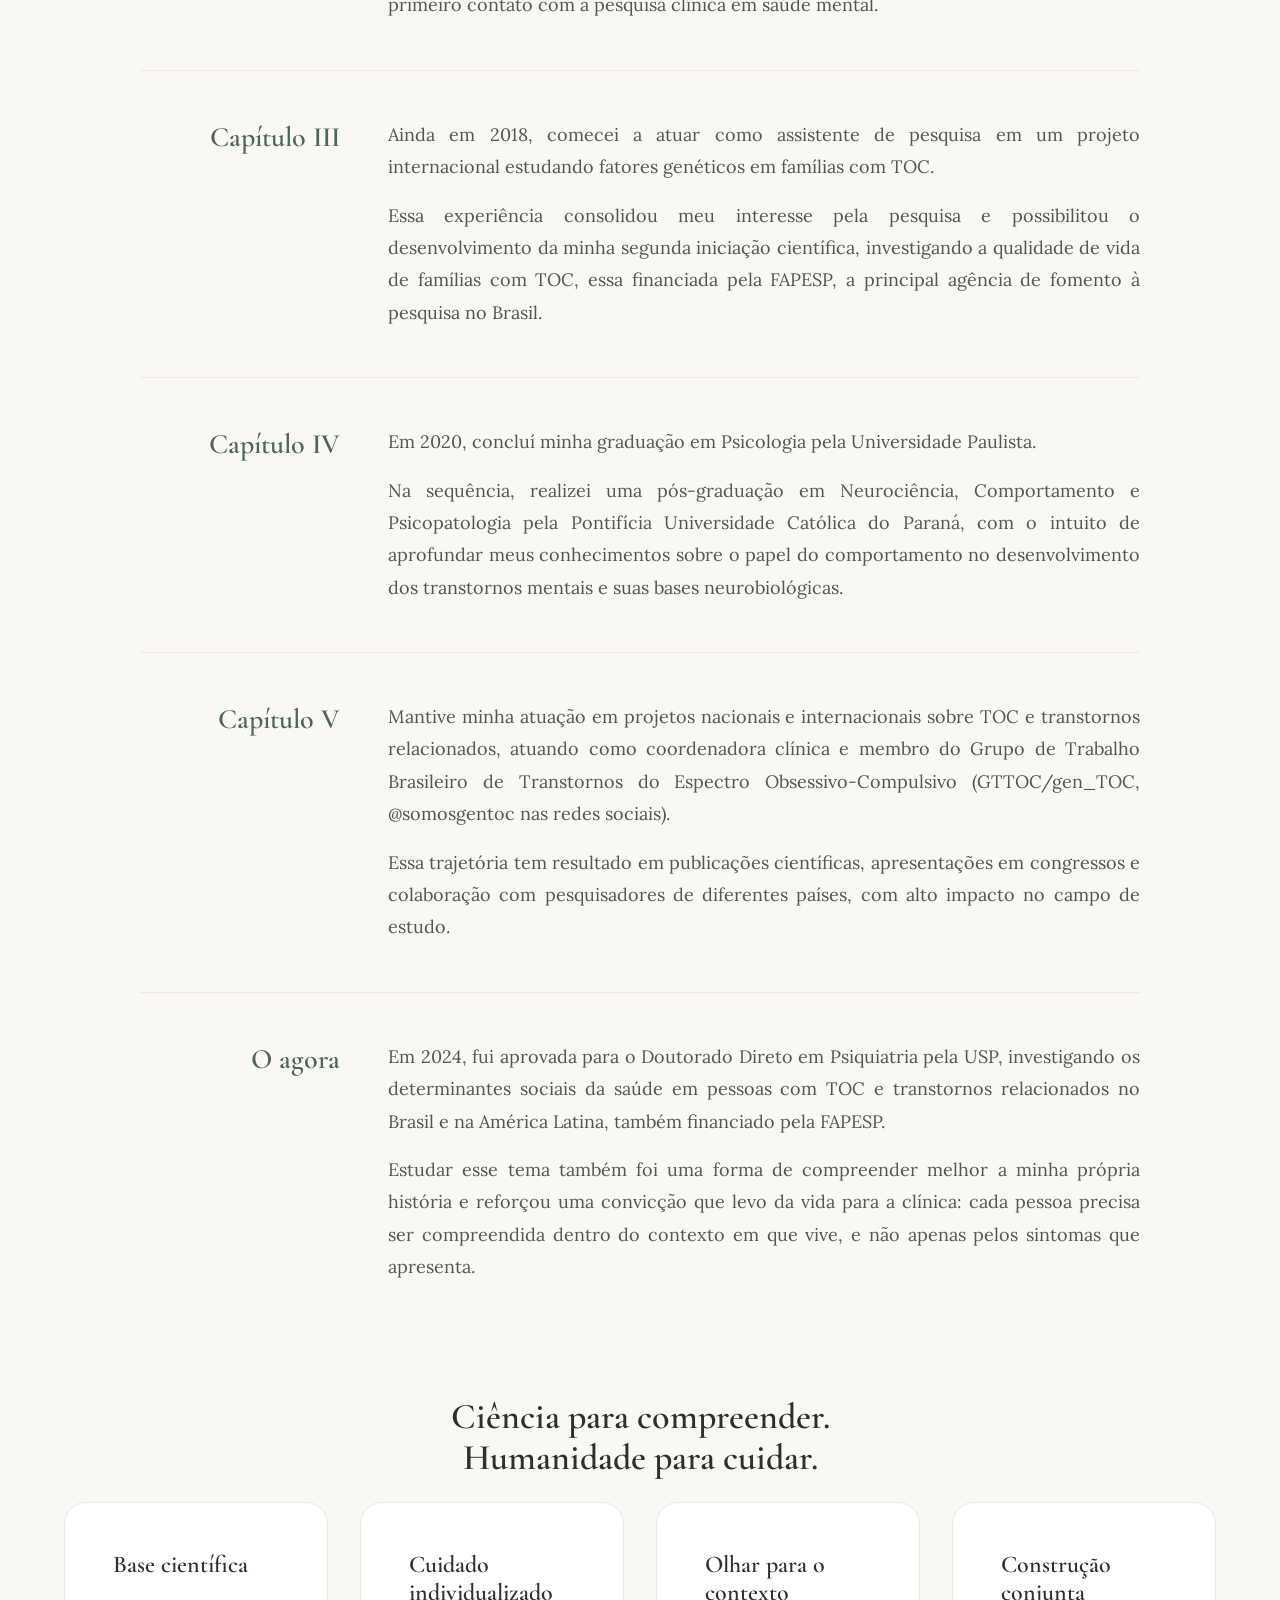
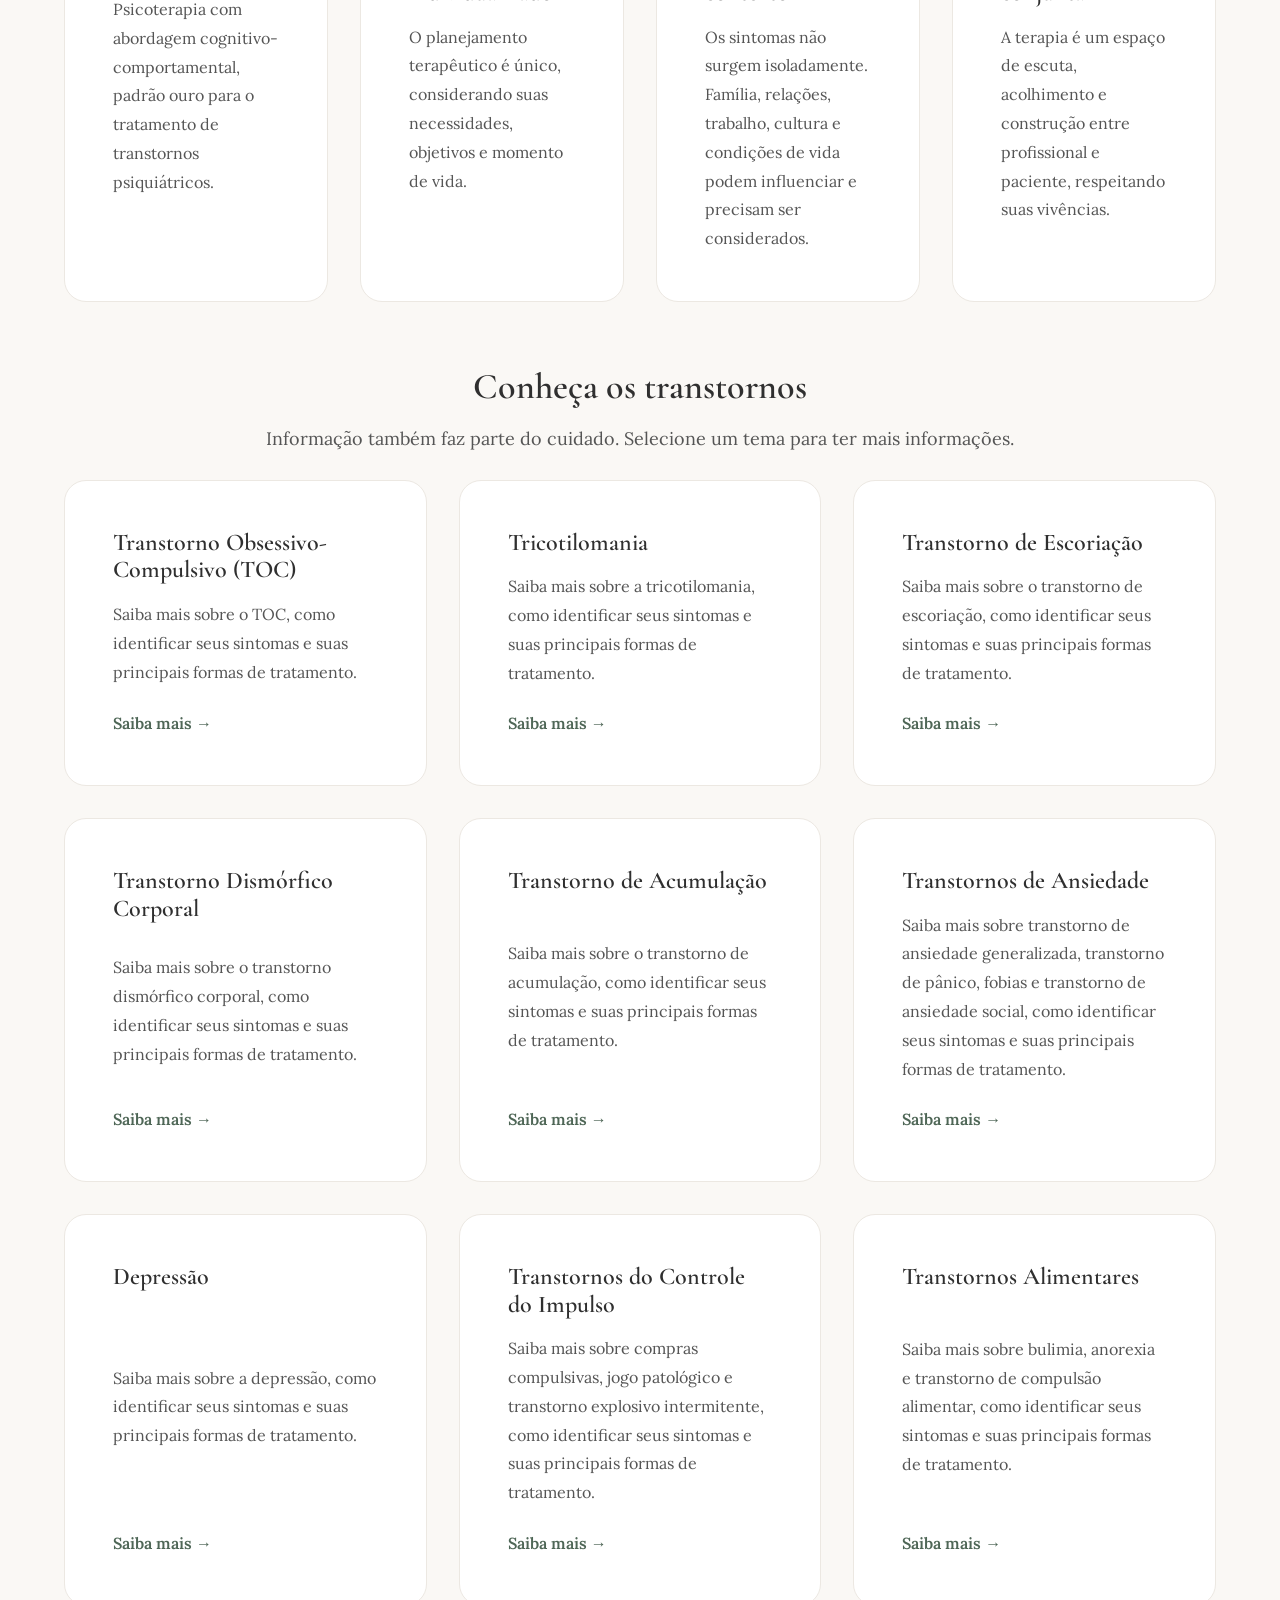
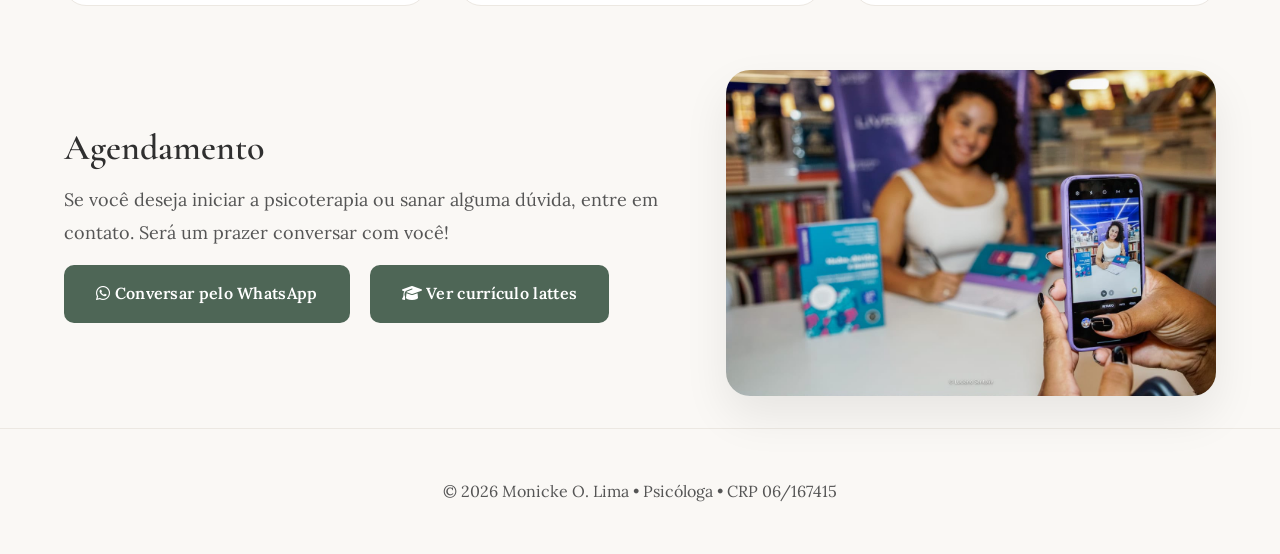
==== commit b67b089a: "Consertando foto 2 que nao carregava" ====
--- a/index.html
+++ b/index.html
@@ -250,7 +250,7 @@
 
                 <div class="sobre-imagem">
   <div class="moldura-foto">
-                    <img src="images/monicke-sobre.jpg"
+                    <img src="images/monicke-sobre.JPG"
                         alt="Monicke Lima">
 
                 </div>
--- a/style.css
+++ b/style.css
@@ -703,3 +703,7 @@
 
 }
 
+.cards .card p,
+.passos .passo p{
+    text-align: left;
+}
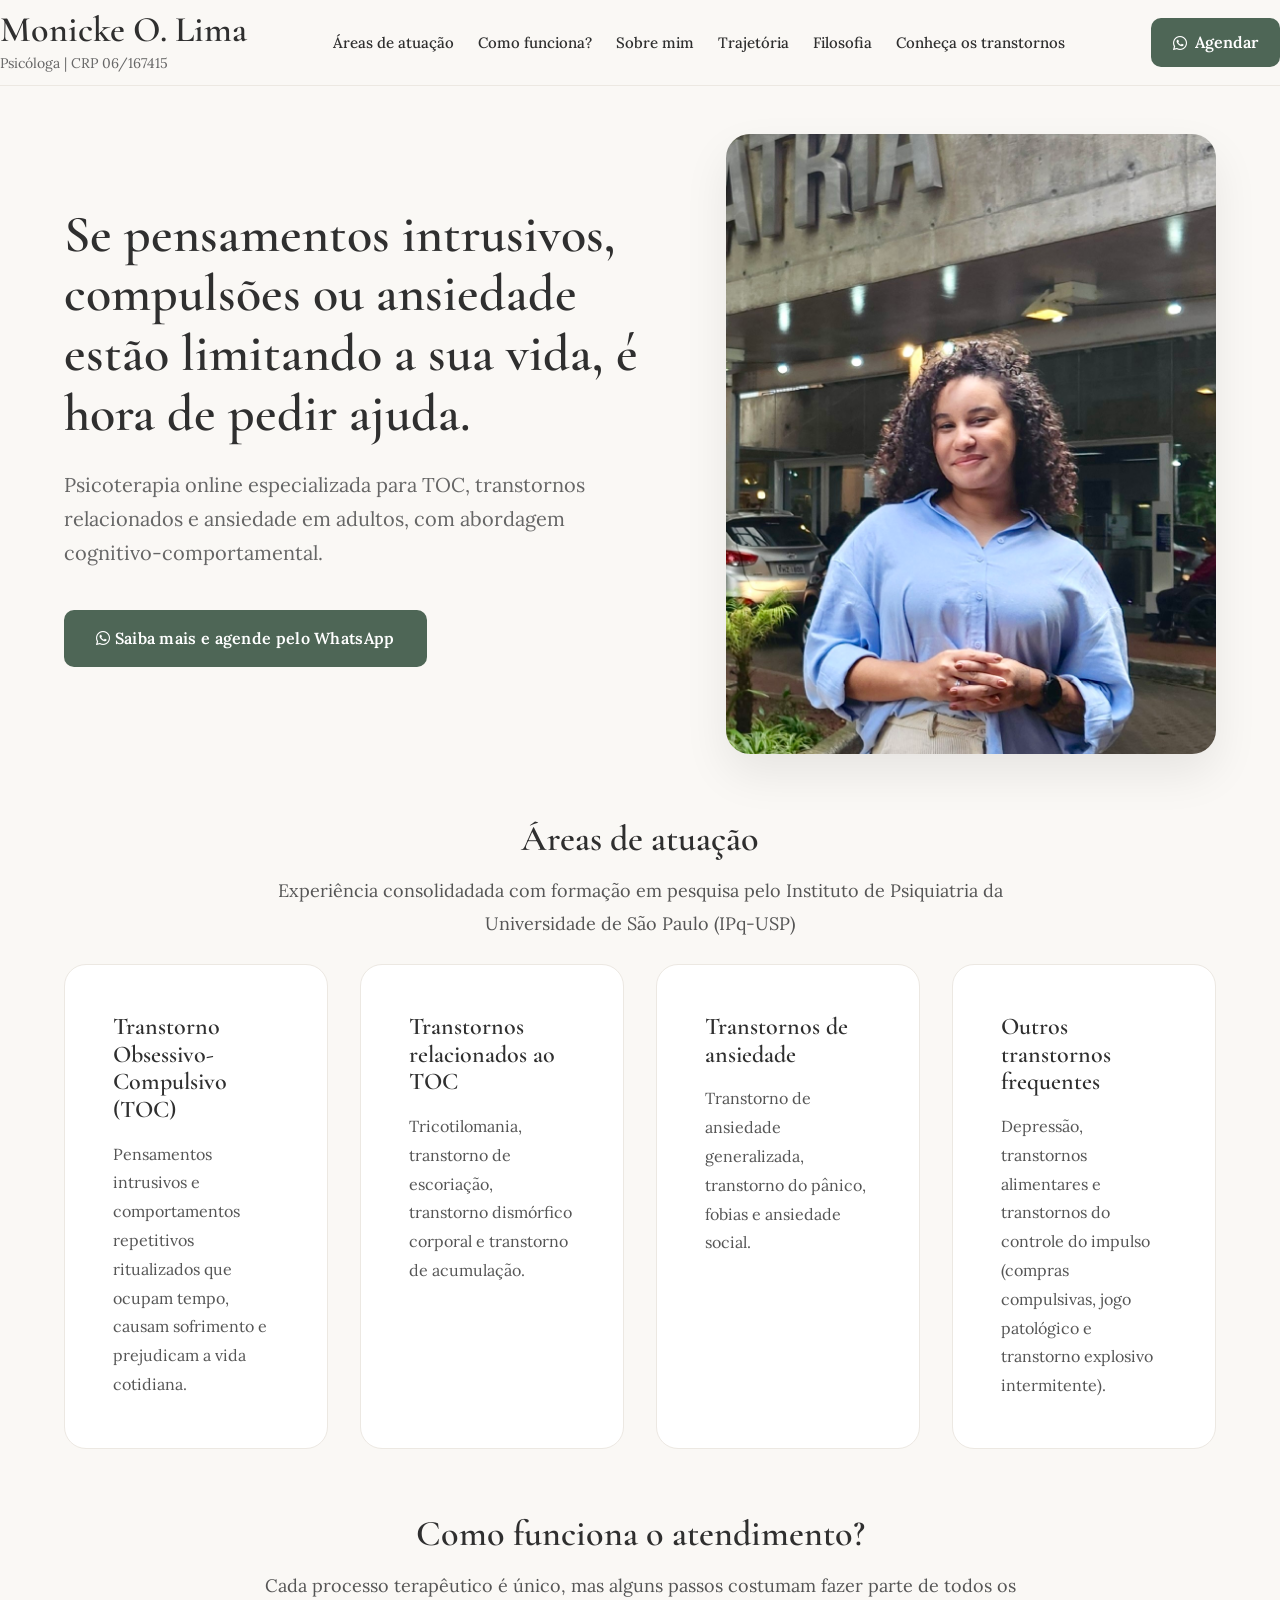
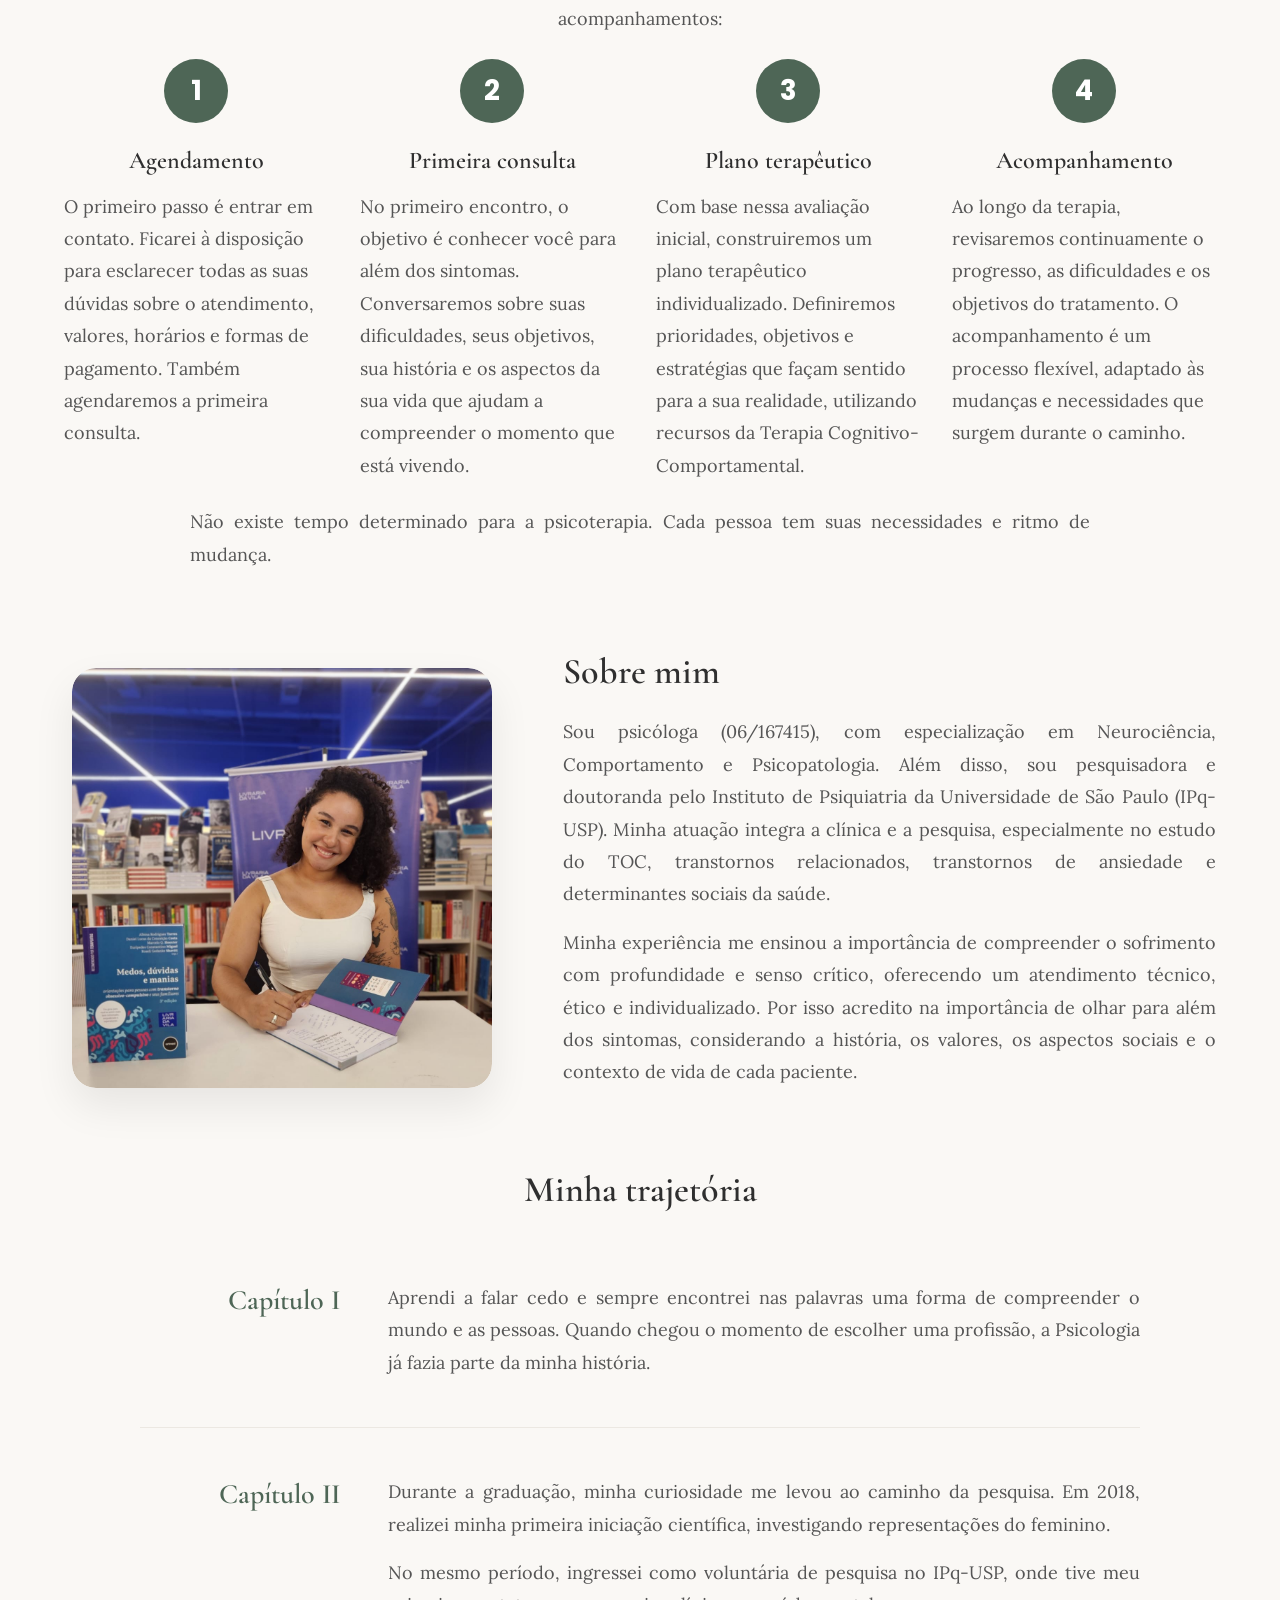
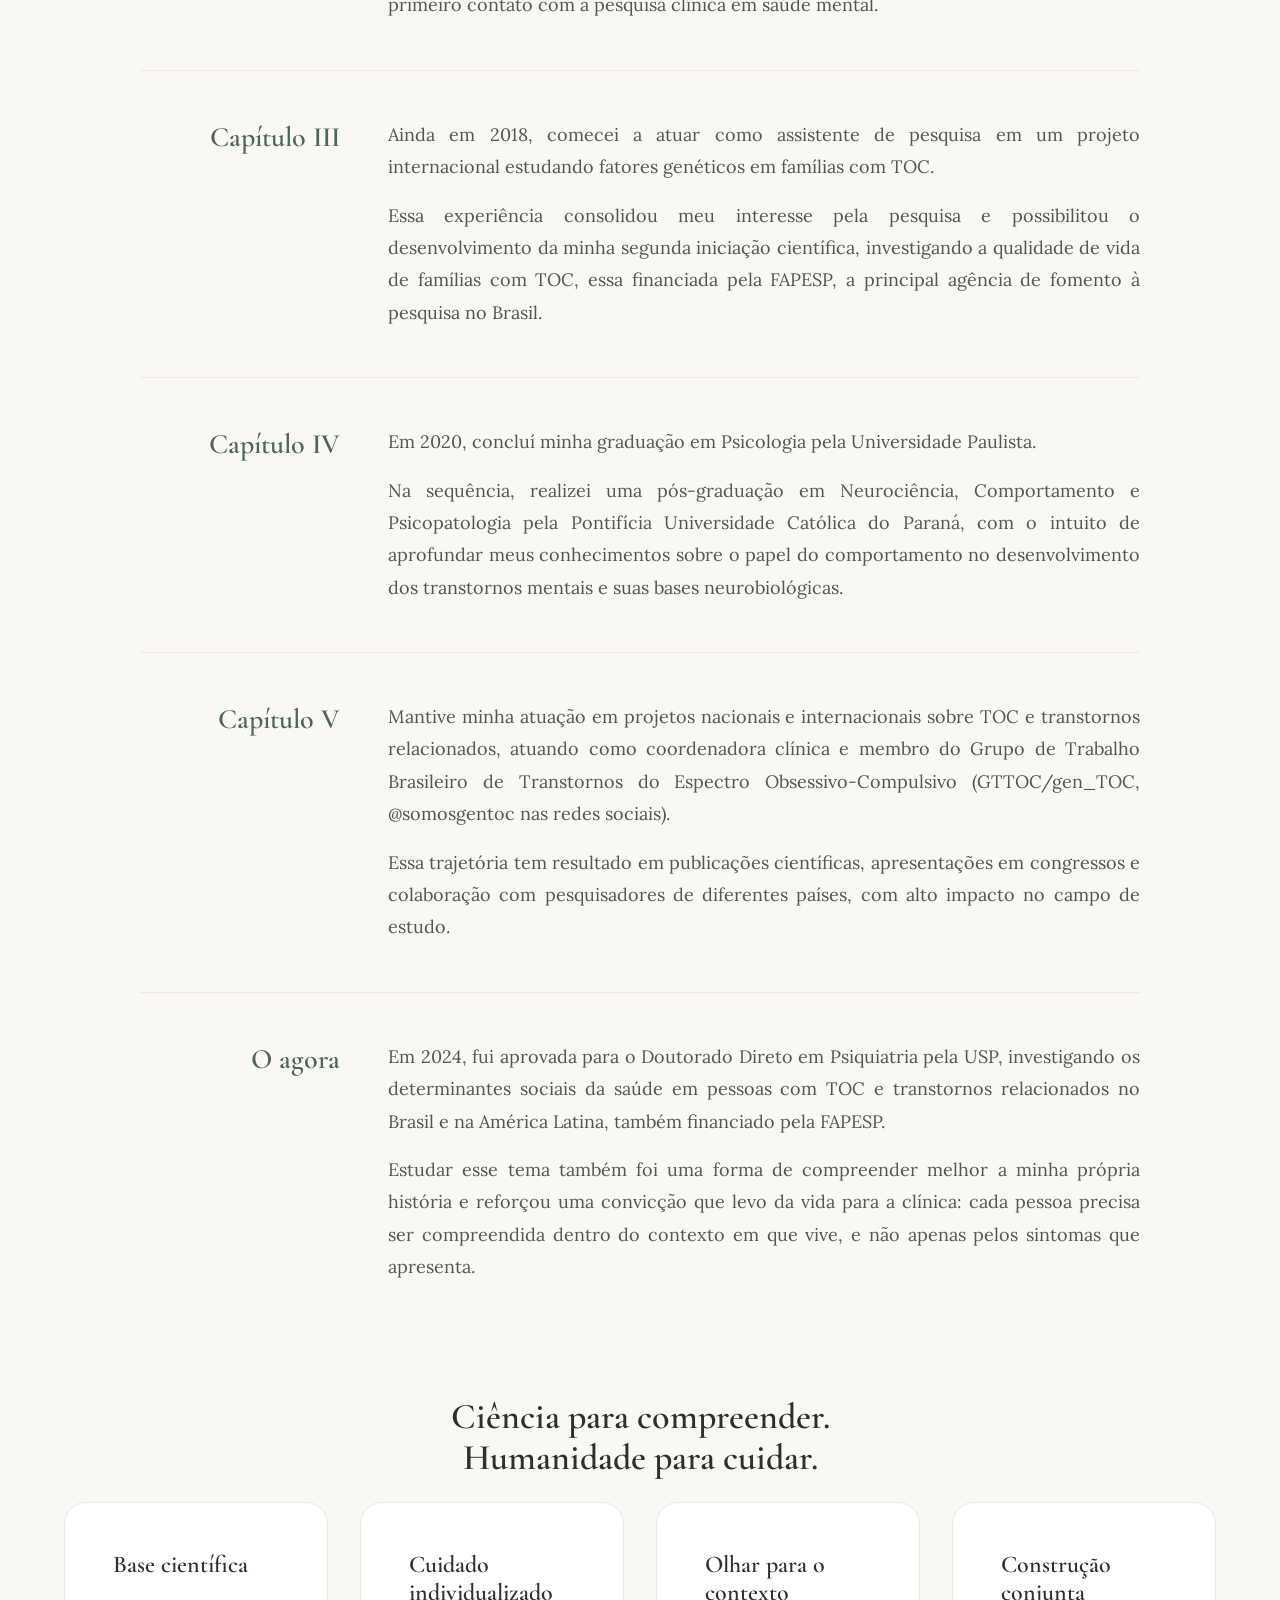
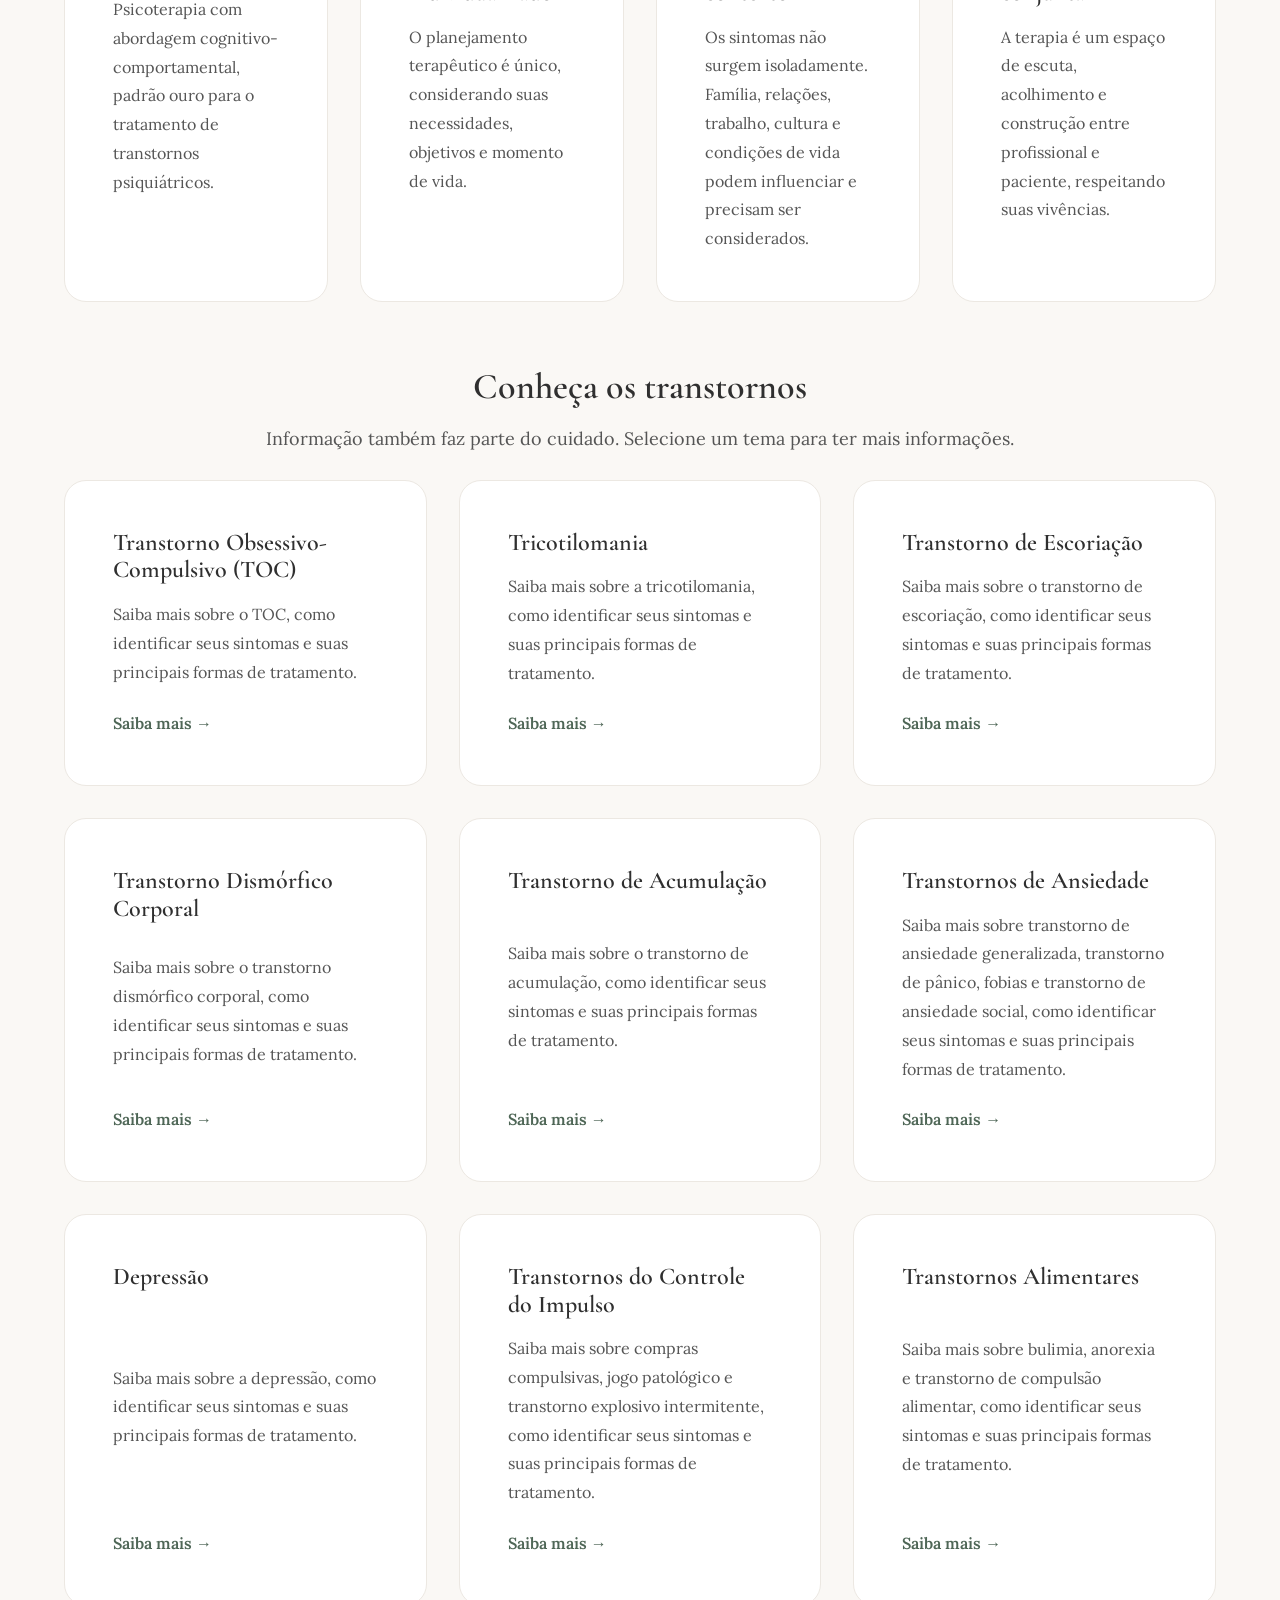
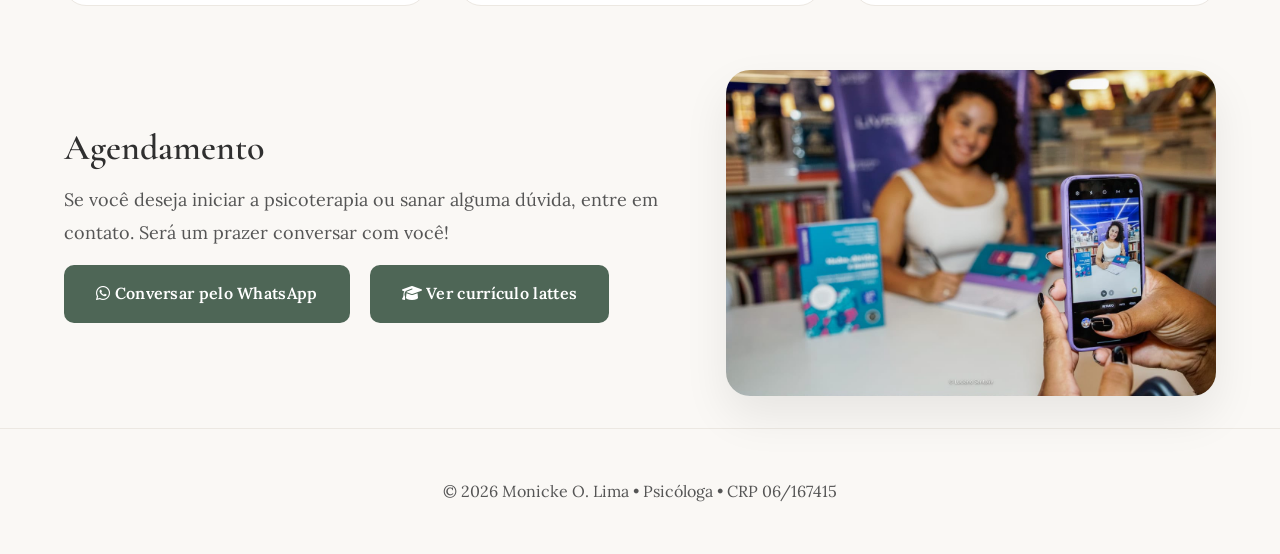
==== commit f0ec2ac0: "arrumando toc em areas de atuação" ====
--- a/index.html
+++ b/index.html
@@ -124,7 +124,7 @@
 
                     <article class="card">
 
-                        <h3>TOC</h3>
+                        <h3>Transtorno Obsessivo-Compulsivo (TOC)</h3>
 
                         <p>
                             Pensamentos intrusivos e comportamentos repetitivos ritualizados que ocupam tempo, causam sofrimento e prejudicam a vida cotidiana.
